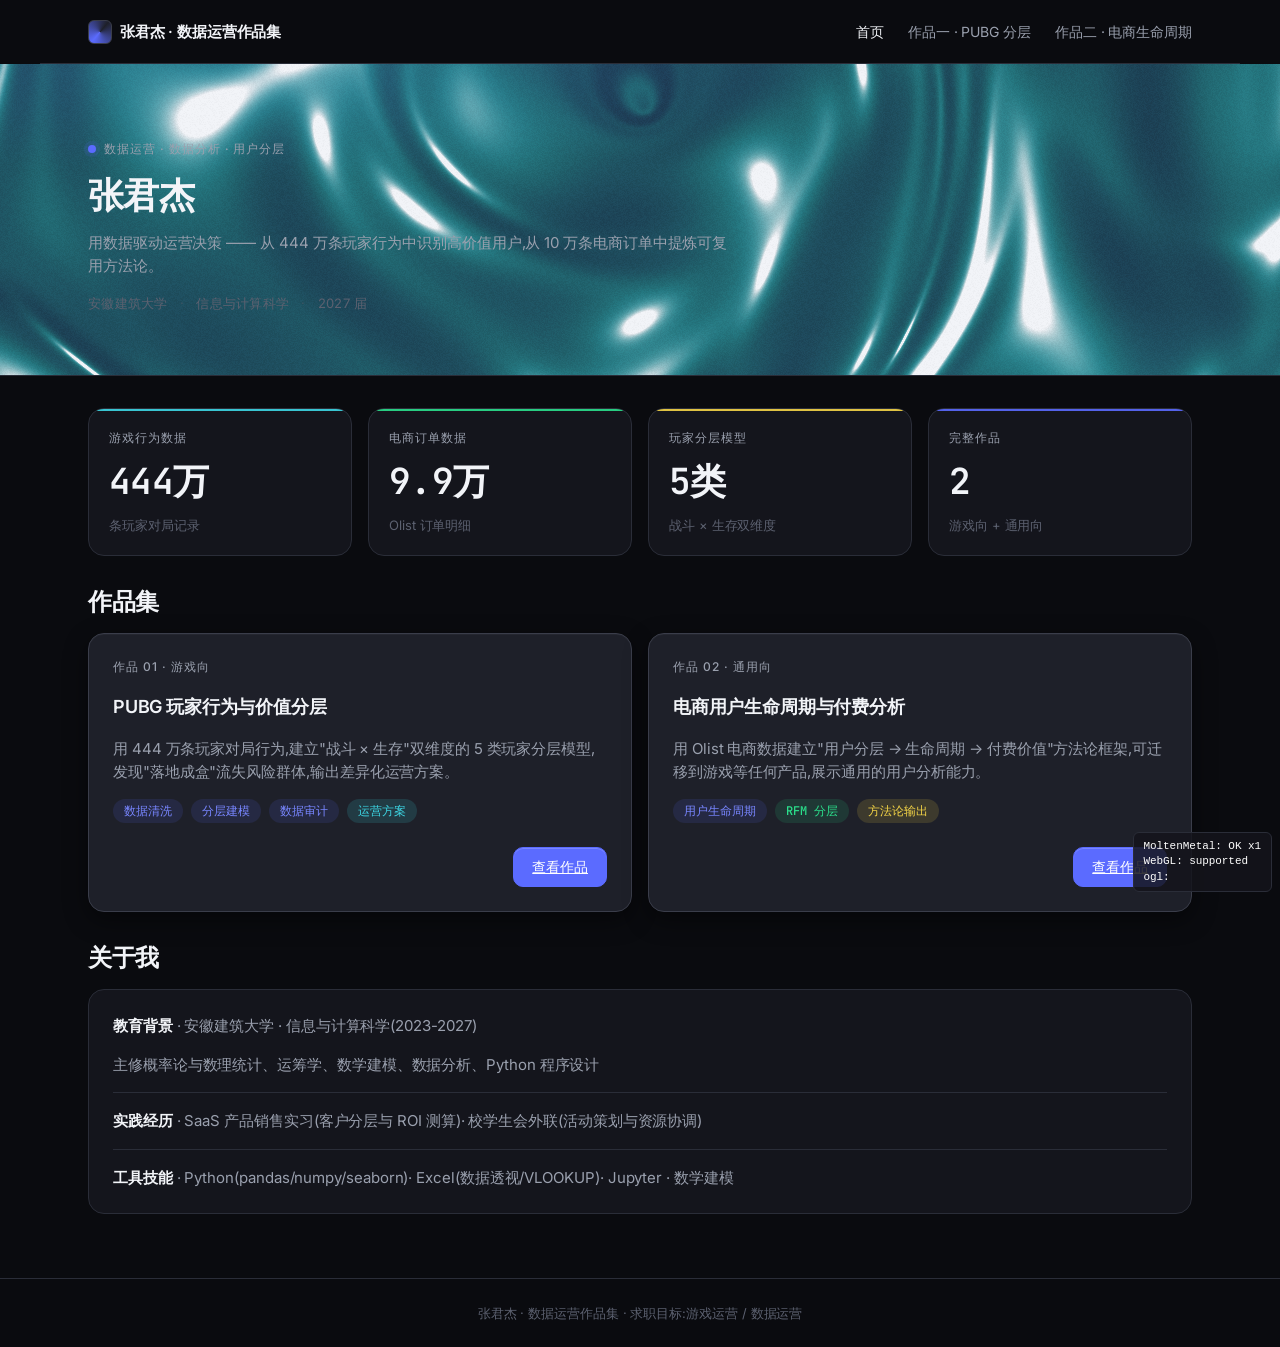
==== index.html @ cb6fc8c4 "refactor: move website to repo root for GitHub Pages Move index.html, assets, css, js, works, files " ====
<!DOCTYPE html>
<html lang="zh-CN">
<head>
<meta charset="UTF-8">
<meta name="viewport" content="width=device-width, initial-scale=1.0">
<title>张君杰 · 数据运营作品集</title>
<link rel="preconnect" href="https://fonts.googleapis.com">
<link rel="preconnect" href="https://fonts.gstatic.com" crossorigin>
<link href="https://fonts.googleapis.com/css2?family=Inter:wght@300;400;500;600;700&family=JetBrains+Mono:wght@400;500;600;700&display=swap" rel="stylesheet">
<link rel="stylesheet" href="css/system.css">
<link rel="stylesheet" href="css/style.css">
</head>
<body>

<!-- 导航(Halo .nav) -->
<nav class="nav container">
  <a class="nav-brand" href="index.html">
    <span class="nav-brand-mark"></span>
    张君杰 · 数据运营作品集
  </a>
  <div class="nav-links">
    <a class="nav-link" href="index.html" aria-current="page">首页</a>
    <a class="nav-link" href="works/pubg.html">作品一 · PUBG 分层</a>
    <a class="nav-link" href="works/olist.html">作品二 · 电商生命周期</a>
  </div>
</nav>

<!-- Hero(带 MoltenMetal 背景) -->
<header class="hero molten-hero" data-color1="#5B6BFF" data-color2="#3DD7E5" data-color3="#F2F4F8" data-opacity="1.0">
  <div class="molten-canvas-layer"></div>
  <div class="container">
    <p class="eyebrow" style="margin-bottom:16px;">数据运营 · 数据分析 · 用户分层</p>
    <h1>张君杰</h1>
    <p class="subtitle">用数据驱动运营决策 —— 从 444 万条玩家行为中识别高价值用户,从 10 万条电商订单中提炼可复用方法论。</p>
    <p class="tagline">安徽建筑大学 <span>·</span> 信息与计算科学 <span>·</span> 2027 届</p>
  </div>
</header>

<div class="container">

  <!-- KPI: stat-tile 签名组件 -->
  <div class="grid-4" style="margin:var(--space-8) 0;">
    <div class="stat-tile" data-tone="info">
      <div class="stat-head">
        <span class="stat-eyebrow">游戏行为数据</span>
      </div>
      <div class="stat-value">444万</div>
      <div class="stat-foot">条玩家对局记录</div>
    </div>
    <div class="stat-tile" data-tone="success">
      <div class="stat-head">
        <span class="stat-eyebrow">电商订单数据</span>
      </div>
      <div class="stat-value">9.9万</div>
      <div class="stat-foot">Olist 订单明细</div>
    </div>
    <div class="stat-tile" data-tone="warning">
      <div class="stat-head">
        <span class="stat-eyebrow">玩家分层模型</span>
      </div>
      <div class="stat-value">5类</div>
      <div class="stat-foot">战斗 × 生存双维度</div>
    </div>
    <div class="stat-tile">
      <div class="stat-head">
        <span class="stat-eyebrow">完整作品</span>
      </div>
      <div class="stat-value">2</div>
      <div class="stat-foot">游戏向 + 通用向</div>
    </div>
  </div>

  <!-- 作品网格 -->
  <section>
    <h2 class="t-headline-md" style="margin:var(--space-8) 0 var(--space-4);">作品集</h2>
    <div class="grid-2">

      <div class="card card-elevated">
        <span class="card-eyebrow">作品 01 · 游戏向</span>
        <h3 class="card-title">PUBG 玩家行为与价值分层</h3>
        <p class="card-body">用 444 万条玩家对局行为,建立"战斗 × 生存"双维度的 5 类玩家分层模型,发现"落地成盒"流失风险群体,输出差异化运营方案。</p>
        <div class="row" style="flex-wrap:wrap;gap:var(--space-2);">
          <span class="chip">数据清洗</span>
          <span class="chip">分层建模</span>
          <span class="chip">数据审计</span>
          <span class="chip" data-tone="info">运营方案</span>
        </div>
        <div class="card-footer">
          <a class="btn btn-primary" href="works/pubg.html">查看作品</a>
        </div>
      </div>

      <div class="card card-elevated">
        <span class="card-eyebrow">作品 02 · 通用向</span>
        <h3 class="card-title">电商用户生命周期与付费分析</h3>
        <p class="card-body">用 Olist 电商数据建立"用户分层 → 生命周期 → 付费价值"方法论框架,可迁移到游戏等任何产品,展示通用的用户分析能力。</p>
        <div class="row" style="flex-wrap:wrap;gap:var(--space-2);">
          <span class="chip">用户生命周期</span>
          <span class="chip" data-tone="success">RFM 分层</span>
          <span class="chip" data-tone="warning">方法论输出</span>
        </div>
        <div class="card-footer">
          <a class="btn btn-primary" href="works/olist.html">查看作品</a>
        </div>
      </div>

    </div>
  </section>

  <!-- 关于我 -->
  <section style="margin:var(--space-8) 0;">
    <h2 class="t-headline-md" style="margin-bottom:var(--space-4);">关于我</h2>
    <div class="card">
      <p class="card-body"><strong class="t-primary">教育背景</strong> · 安徽建筑大学 · 信息与计算科学(2023-2027)</p>
      <p class="card-body">主修概率论与数理统计、运筹学、数学建模、数据分析、Python 程序设计</p>
      <div class="divider"></div>
      <p class="card-body"><strong class="t-primary">实践经历</strong> · SaaS 产品销售实习(客户分层与 ROI 测算)· 校学生会外联(活动策划与资源协调)</p>
      <div class="divider"></div>
      <p class="card-body"><strong class="t-primary">工具技能</strong> · Python(pandas/numpy/seaborn)· Excel(数据透视/VLOOKUP)· Jupyter · 数学建模</p>
    </div>
  </section>

</div>

<footer>张君杰 · 数据运营作品集 · 求职目标:游戏运营 / 数据运营</footer>

<!-- MoltenMetal 背景:ogl 本地化,不依赖 CDN -->
<script type="importmap">
{
  "imports": {
    "ogl": "./js/ogl/index.js"
  }
}
</script>
<script type="module">
  import { initMolten } from './js/molten-init.js';
  initMolten();
</script>

</body>
</html>
---- css/system.css ----
/* =============================================================
   Halo — Dark Design System
   A quiet, architectural dark substrate where information is light.
   ============================================================= */

:root {
  /* ---------- Color: Surface tiers ---------- */
  --color-background: #0A0B0F;
  --color-surface: #14151C;
  --color-elevated: #1E2029;
  --color-overlay: rgba(10, 11, 15, 0.72);

  /* ---------- Color: Borders ---------- */
  --color-border: #2A2D38;
  --color-border-strong: #3A3D4A;
  --color-border-soft: rgba(255, 255, 255, 0.04);

  /* ---------- Color: Foreground ---------- */
  --color-text-primary: #F2F4F8;
  --color-text-secondary: #9AA0AE;
  --color-text-muted: #5C6170;
  --color-text-inverse: #0A0B0F;

  /* ---------- Color: Brand ---------- */
  --color-primary: #5B6BFF;
  --color-primary-hover: #7886FF;
  --color-primary-pressed: #4A59E6;
  --color-primary-soft: rgba(91, 107, 255, 0.12);

  /* ---------- Color: Signal ---------- */
  --color-success: #2BE08C;
  --color-warning: #F5D547;
  --color-info: #3DD7E5;
  --color-danger: #FF3A5C;

  --color-success-soft: rgba(43, 224, 140, 0.12);
  --color-warning-soft: rgba(245, 213, 71, 0.14);
  --color-info-soft: rgba(61, 215, 229, 0.14);
  --color-danger-soft: rgba(255, 58, 92, 0.14);

  /* ---------- Typography ---------- */
  --font-display: "Inter", -apple-system, BlinkMacSystemFont, "Segoe UI", sans-serif;
  --font-body: "Inter", -apple-system, BlinkMacSystemFont, "Segoe UI", sans-serif;
  --font-mono: "JetBrains Mono", ui-monospace, SFMono-Regular, Menlo, monospace;

  --text-display-size: clamp(2.75rem, 6vw, 4.5rem);
  --text-display-weight: 600;
  --text-display-tracking: -0.03em;
  --text-display-leading: 1.04;

  --text-headline-lg-size: 2.25rem;
  --text-headline-lg-weight: 600;
  --text-headline-lg-tracking: -0.02em;
  --text-headline-lg-leading: 1.12;

  --text-headline-md-size: 1.5rem;
  --text-headline-md-weight: 600;
  --text-headline-md-tracking: -0.015em;
  --text-headline-md-leading: 1.2;

  --text-title-md-size: 1.125rem;
  --text-title-md-weight: 600;
  --text-title-md-tracking: -0.01em;
  --text-title-md-leading: 1.3;

  --text-body-md-size: 0.9375rem;
  --text-body-md-weight: 400;
  --text-body-md-tracking: -0.005em;
  --text-body-md-leading: 1.55;

  --text-body-sm-size: 0.8125rem;
  --text-body-sm-weight: 400;
  --text-body-sm-tracking: 0;
  --text-body-sm-leading: 1.5;

  --text-label-sm-size: 0.75rem;
  --text-label-sm-weight: 500;
  --text-label-sm-tracking: 0.08em;
  --text-label-sm-leading: 1.2;

  --text-mono-sm-size: 0.8125rem;
  --text-mono-sm-weight: 500;
  --text-mono-sm-tracking: 0;
  --text-mono-sm-leading: 1.4;

  --text-metric-size: 2.5rem;
  --text-metric-weight: 600;
  --text-metric-tracking: -0.02em;
  --text-metric-leading: 1;

  /* ---------- Spacing ---------- */
  --space-1: 4px;
  --space-2: 8px;
  --space-3: 12px;
  --space-4: 16px;
  --space-5: 20px;
  --space-6: 24px;
  --space-8: 32px;
  --space-10: 40px;
  --space-12: 48px;
  --space-16: 64px;
  --space-20: 80px;

  /* ---------- Radius ---------- */
  --radius-none: 0px;
  --radius-sm: 6px;
  --radius-md: 10px;
  --radius-lg: 16px;
  --radius-xl: 24px;
  --radius-full: 999px;

  /* ---------- Border ---------- */
  --border-width: 1px;
  --border-width-thick: 1.5px;

  /* ---------- Elevation ---------- */
  --shadow-sm: 0 1px 0 rgba(255, 255, 255, 0.02) inset, 0 1px 2px rgba(0, 0, 0, 0.4);
  --shadow-md: 0 8px 24px rgba(0, 0, 0, 0.45), 0 1px 0 rgba(255, 255, 255, 0.03) inset;
  --shadow-lg: 0 24px 60px rgba(0, 0, 0, 0.55), 0 1px 0 rgba(255, 255, 255, 0.04) inset;

  /* ---------- Focus ---------- */
  --focus-ring: 0 0 0 3px rgba(91, 107, 255, 0.35);
  --focus-ring-color: rgba(91, 107, 255, 0.35);

  /* ---------- Motion ---------- */
  --motion-fast: 120ms;
  --motion-base: 150ms;
  --motion-slow: 240ms;
  --easing-standard: cubic-bezier(0.2, 0.6, 0.2, 1);

  /* ---------- Layout ---------- */
  --container-max: 1200px;
  --container-pad: clamp(20px, 4vw, 48px);
}

/* =============================================================
   Reset and base
   ============================================================= */

*,
*::before,
*::after {
  box-sizing: border-box;
}

html,
body {
  margin: 0;
  padding: 0;
}

body {
  background-color: var(--color-background);
  color: var(--color-text-primary);
  font-family: var(--font-body);
  font-size: var(--text-body-md-size);
  line-height: var(--text-body-md-leading);
  letter-spacing: var(--text-body-md-tracking);
  -webkit-font-smoothing: antialiased;
  text-rendering: optimizeLegibility;
}

::selection {
  background-color: var(--color-primary-soft);
  color: var(--color-text-primary);
}

img,
svg {
  display: block;
  max-width: 100%;
}

hr {
  border: 0;
  border-top: var(--border-width) solid var(--color-border);
  margin: 0;
}

/* =============================================================
   Typography utilities
   ============================================================= */

.t-display {
  font-family: var(--font-display);
  font-size: var(--text-display-size);
  font-weight: var(--text-display-weight);
  letter-spacing: var(--text-display-tracking);
  line-height: var(--text-display-leading);
  color: var(--color-text-primary);
  margin: 0;
}

.t-headline-lg {
  font-family: var(--font-display);
  font-size: var(--text-headline-lg-size);
  font-weight: var(--text-headline-lg-weight);
  letter-spacing: var(--text-headline-lg-tracking);
  line-height: var(--text-headline-lg-leading);
  color: var(--color-text-primary);
  margin: 0;
}

.t-headline-md {
  font-family: var(--font-display);
  font-size: var(--text-headline-md-size);
  font-weight: var(--text-headline-md-weight);
  letter-spacing: var(--text-headline-md-tracking);
  line-height: var(--text-headline-md-leading);
  color: var(--color-text-primary);
  margin: 0;
}

.t-title-md {
  font-family: var(--font-display);
  font-size: var(--text-title-md-size);
  font-weight: var(--text-title-md-weight);
  letter-spacing: var(--text-title-md-tracking);
  line-height: var(--text-title-md-leading);
  color: var(--color-text-primary);
  margin: 0;
}

.t-body-md {
  font-family: var(--font-body);
  font-size: var(--text-body-md-size);
  font-weight: var(--text-body-md-weight);
  letter-spacing: var(--text-body-md-tracking);
  line-height: var(--text-body-md-leading);
  color: var(--color-text-secondary);
  margin: 0;
}

.t-body-sm {
  font-family: var(--font-body);
  font-size: var(--text-body-sm-size);
  font-weight: var(--text-body-sm-weight);
  letter-spacing: var(--text-body-sm-tracking);
  line-height: var(--text-body-sm-leading);
  color: var(--color-text-secondary);
  margin: 0;
}

.t-label-sm {
  font-family: var(--font-display);
  font-size: var(--text-label-sm-size);
  font-weight: var(--text-label-sm-weight);
  letter-spacing: var(--text-label-sm-tracking);
  line-height: var(--text-label-sm-leading);
  color: var(--color-text-secondary);
  text-transform: uppercase;
  margin: 0;
}

.t-mono-sm {
  font-family: var(--font-mono);
  font-size: var(--text-mono-sm-size);
  font-weight: var(--text-mono-sm-weight);
  letter-spacing: var(--text-mono-sm-tracking);
  line-height: var(--text-mono-sm-leading);
  color: var(--color-text-primary);
  margin: 0;
}

.t-metric {
  font-family: var(--font-mono);
  font-size: var(--text-metric-size);
  font-weight: var(--text-metric-weight);
  letter-spacing: var(--text-metric-tracking);
  line-height: var(--text-metric-leading);
  color: var(--color-text-primary);
  font-variant-numeric: tabular-nums;
  margin: 0;
}

.t-muted {
  color: var(--color-text-muted);
}

.t-primary {
  color: var(--color-text-primary);
}

.t-secondary {
  color: var(--color-text-secondary);
}

/* =============================================================
   Layout primitives
   ============================================================= */

.container {
  width: 100%;
  max-width: var(--container-max);
  margin-inline: auto;
  padding-inline: var(--container-pad);
}

.stack {
  display: flex;
  flex-direction: column;
  gap: var(--space-4);
}

.stack-sm { gap: var(--space-2); }
.stack-md { gap: var(--space-4); }
.stack-lg { gap: var(--space-6); }
.stack-xl { gap: var(--space-10); }

.row {
  display: flex;
  align-items: center;
  gap: var(--space-3);
}

.row-between {
  display: flex;
  align-items: center;
  justify-content: space-between;
  gap: var(--space-3);
}

.grid-2 { display: grid; grid-template-columns: repeat(2, minmax(0, 1fr)); gap: var(--space-4); }
.grid-3 { display: grid; grid-template-columns: repeat(3, minmax(0, 1fr)); gap: var(--space-4); }
.grid-4 { display: grid; grid-template-columns: repeat(4, minmax(0, 1fr)); gap: var(--space-4); }

@media (max-width: 720px) {
  .grid-2, .grid-3, .grid-4 { grid-template-columns: 1fr; }
}

.divider {
  height: 1px;
  background: var(--color-border);
  border: 0;
  width: 100%;
}

/* =============================================================
   Surfaces
   ============================================================= */

.surface {
  background-color: var(--color-surface);
  border: var(--border-width) solid var(--color-border);
  border-radius: var(--radius-lg);
}

.surface-elevated {
  background-color: var(--color-elevated);
  border: var(--border-width) solid var(--color-border-strong);
  border-radius: var(--radius-lg);
  box-shadow: var(--shadow-md);
}

/* =============================================================
   Eyebrow + Section header
   ============================================================= */

.eyebrow {
  display: inline-flex;
  align-items: center;
  gap: var(--space-2);
  color: var(--color-text-secondary);
  font-family: var(--font-display);
  font-size: var(--text-label-sm-size);
  font-weight: var(--text-label-sm-weight);
  letter-spacing: var(--text-label-sm-tracking);
  text-transform: uppercase;
}

.eyebrow::before {
  content: "";
  width: 8px;
  height: 8px;
  border-radius: var(--radius-full);
  background-color: var(--color-primary);
  box-shadow: 0 0 0 4px var(--color-primary-soft);
}

/* =============================================================
   Buttons
   ============================================================= */

.btn {
  --btn-h: 40px;
  --btn-pad-x: 18px;
  --btn-radius: var(--radius-md);
  --btn-fs: 0.875rem;
  --btn-fw: 500;

  appearance: none;
  -webkit-appearance: none;
  display: inline-flex;
  align-items: center;
  justify-content: center;
  gap: var(--space-2);
  height: var(--btn-h);
  padding-inline: var(--btn-pad-x);
  border-radius: var(--btn-radius);
  border: var(--border-width) solid transparent;
  font-family: var(--font-display);
  font-size: var(--btn-fs);
  font-weight: var(--btn-fw);
  letter-spacing: -0.005em;
  line-height: 1;
  cursor: pointer;
  user-select: none;
  white-space: nowrap;
  background: transparent;
  color: var(--color-text-primary);
  transition:
    background-color var(--motion-base) var(--easing-standard),
    border-color var(--motion-base) var(--easing-standard),
    color var(--motion-base) var(--easing-standard),
    box-shadow var(--motion-base) var(--easing-standard),
    transform var(--motion-fast) var(--easing-standard);
}

.btn:focus-visible {
  outline: none;
  box-shadow: var(--focus-ring);
}

.btn:disabled,
.btn[aria-disabled="true"] {
  opacity: 0.4;
  pointer-events: none;
}

.btn svg,
.btn > i,
.btn .icon {
  width: 16px;
  height: 16px;
  max-width: 16px;
  max-height: 16px;
  flex-shrink: 0;
  stroke-width: 1.75;
}

.btn-sm svg,
.btn-sm > i {
  width: 14px;
  height: 14px;
  max-width: 14px;
  max-height: 14px;
}

.btn-lg svg,
.btn-lg > i {
  width: 18px;
  height: 18px;
  max-width: 18px;
  max-height: 18px;
}

.btn-icon svg,
.btn-icon > i {
  width: 18px;
  height: 18px;
  max-width: 18px;
  max-height: 18px;
}

.btn-icon.btn-sm svg,
.btn-icon.btn-sm > i {
  width: 16px;
  height: 16px;
  max-width: 16px;
  max-height: 16px;
}

.btn-icon.btn-lg svg,
.btn-icon.btn-lg > i {
  width: 20px;
  height: 20px;
  max-width: 20px;
  max-height: 20px;
}

/* Variants */

.btn-primary {
  background-color: var(--color-primary);
  color: #FFFFFF;
  border-color: var(--color-primary);
  box-shadow: inset 0 1px 0 rgba(255, 255, 255, 0.18);
}
.btn-primary:hover { background-color: var(--color-primary-hover); border-color: var(--color-primary-hover); }
.btn-primary:active { background-color: var(--color-primary-pressed); border-color: var(--color-primary-pressed); transform: translateY(1px); }

.btn-secondary {
  background-color: var(--color-surface);
  color: var(--color-text-primary);
  border-color: var(--color-border-strong);
}
.btn-secondary:hover { background-color: var(--color-elevated); border-color: var(--color-border-strong); }
.btn-secondary:active { transform: translateY(1px); }

.btn-tertiary {
  background-color: transparent;
  color: var(--color-text-secondary);
  border-color: transparent;
}
.btn-tertiary:hover { background-color: var(--color-surface); color: var(--color-text-primary); }
.btn-tertiary:active { background-color: var(--color-elevated); }

.btn-danger {
  background-color: var(--color-danger);
  color: #FFFFFF;
  border-color: var(--color-danger);
  box-shadow: inset 0 1px 0 rgba(255, 255, 255, 0.18);
}
.btn-danger:hover { filter: brightness(1.06); }

/* Sizes */

.btn-sm {
  --btn-h: 32px;
  --btn-pad-x: 12px;
  --btn-fs: 0.8125rem;
  --btn-radius: 8px;
}

.btn-lg {
  --btn-h: 48px;
  --btn-pad-x: 22px;
  --btn-fs: 0.9375rem;
}

.btn-icon {
  padding-inline: 0;
  width: var(--btn-h);
  aspect-ratio: 1 / 1;
}

/* =============================================================
   Inputs and form fields
   ============================================================= */

.field {
  display: flex;
  flex-direction: column;
  gap: var(--space-2);
}

.field-label {
  font-family: var(--font-display);
  font-size: var(--text-label-sm-size);
  font-weight: var(--text-label-sm-weight);
  letter-spacing: var(--text-label-sm-tracking);
  text-transform: uppercase;
  color: var(--color-text-secondary);
}

.field-help {
  font-family: var(--font-body);
  font-size: var(--text-body-sm-size);
  color: var(--color-text-muted);
}

.field-help.is-error {
  color: var(--color-danger);
}

.input,
.textarea,
.select {
  appearance: none;
  -webkit-appearance: none;
  width: 100%;
  height: 40px;
  background-color: var(--color-surface);
  color: var(--color-text-primary);
  border: var(--border-width) solid var(--color-border);
  border-radius: var(--radius-md);
  padding-inline: 14px;
  font-family: var(--font-body);
  font-size: var(--text-body-md-size);
  letter-spacing: var(--text-body-md-tracking);
  line-height: 1;
  transition:
    border-color var(--motion-base) var(--easing-standard),
    background-color var(--motion-base) var(--easing-standard),
    box-shadow var(--motion-base) var(--easing-standard);
}

.input::placeholder,
.textarea::placeholder {
  color: var(--color-text-muted);
}

.input:hover,
.textarea:hover,
.select:hover {
  border-color: var(--color-border-strong);
}

.input:focus,
.textarea:focus,
.select:focus {
  outline: none;
  border-color: var(--color-primary);
  box-shadow: var(--focus-ring);
}

.input:disabled,
.textarea:disabled,
.select:disabled {
  opacity: 0.4;
  pointer-events: none;
}

.input.is-invalid,
.textarea.is-invalid,
.select.is-invalid {
  border-color: var(--color-danger);
  box-shadow: 0 0 0 3px var(--color-danger-soft);
}

.textarea {
  height: auto;
  padding: 12px 14px;
  line-height: 1.5;
  resize: vertical;
  min-height: 96px;
}

.select {
  background-image:
    linear-gradient(45deg, transparent 50%, var(--color-text-secondary) 50%),
    linear-gradient(135deg, var(--color-text-secondary) 50%, transparent 50%);
  background-position:
    calc(100% - 18px) 50%,
    calc(100% - 13px) 50%;
  background-size: 5px 5px, 5px 5px;
  background-repeat: no-repeat;
  padding-right: 36px;
}

.input-group {
  position: relative;
  display: flex;
  align-items: center;
}

.input-group .input {
  padding-left: 38px;
}

.input-group .input-icon {
  position: absolute;
  left: 12px;
  display: inline-flex;
  align-items: center;
  justify-content: center;
  width: 18px;
  height: 18px;
  color: var(--color-text-muted);
  pointer-events: none;
}

.input-group .input-icon > svg,
.input-group .input-icon > i {
  width: 16px;
  height: 16px;
  flex-shrink: 0;
}

/* =============================================================
   Cards
   ============================================================= */

.card {
  background-color: var(--color-surface);
  border: var(--border-width) solid var(--color-border);
  border-radius: var(--radius-lg);
  padding: var(--space-6);
  display: flex;
  flex-direction: column;
  gap: var(--space-4);
  position: relative;
  transition:
    border-color var(--motion-base) var(--easing-standard),
    background-color var(--motion-base) var(--easing-standard);
}

.card:hover {
  border-color: var(--color-border-strong);
}

.card-eyebrow {
  font-family: var(--font-display);
  font-size: var(--text-label-sm-size);
  font-weight: var(--text-label-sm-weight);
  letter-spacing: var(--text-label-sm-tracking);
  text-transform: uppercase;
  color: var(--color-text-secondary);
}

.card-title {
  font-family: var(--font-display);
  font-size: var(--text-title-md-size);
  font-weight: var(--text-title-md-weight);
  letter-spacing: var(--text-title-md-tracking);
  color: var(--color-text-primary);
  margin: 0;
}

.card-body {
  font-family: var(--font-body);
  font-size: var(--text-body-md-size);
  line-height: var(--text-body-md-leading);
  color: var(--color-text-secondary);
  margin: 0;
}

.card-footer {
  display: flex;
  align-items: center;
  justify-content: flex-end;
  gap: var(--space-2);
  padding-top: var(--space-2);
  margin-top: auto;
}

.card-media {
  margin: calc(var(--space-6) * -1) calc(var(--space-6) * -1) 0;
  height: 160px;
  border-bottom: var(--border-width) solid var(--color-border);
  border-radius: var(--radius-lg) var(--radius-lg) 0 0;
  background:
    radial-gradient(circle at 25% 30%, rgba(91, 107, 255, 0.35), transparent 55%),
    radial-gradient(circle at 75% 70%, rgba(61, 215, 229, 0.22), transparent 55%),
    linear-gradient(135deg, #14151C 0%, #1E2029 100%);
}

.card-elevated {
  background-color: var(--color-elevated);
  border-color: var(--color-border-strong);
  box-shadow: var(--shadow-md);
}

.card-accent::before {
  content: "";
  position: absolute;
  inset: 0 0 auto 0;
  height: 2px;
  background-color: var(--color-primary);
  border-radius: var(--radius-lg) var(--radius-lg) 0 0;
}

.card-accent[data-accent="success"]::before { background-color: var(--color-success); }
.card-accent[data-accent="warning"]::before { background-color: var(--color-warning); }
.card-accent[data-accent="info"]::before { background-color: var(--color-info); }
.card-accent[data-accent="danger"]::before { background-color: var(--color-danger); }

/* =============================================================
   Checkboxes and radios
   ============================================================= */

.check {
  display: inline-flex;
  align-items: center;
  gap: var(--space-3);
  cursor: pointer;
  user-select: none;
  color: var(--color-text-primary);
  font-size: var(--text-body-md-size);
}

.check input[type="checkbox"],
.check input[type="radio"] {
  appearance: none;
  -webkit-appearance: none;
  width: 18px;
  height: 18px;
  flex-shrink: 0;
  background-color: var(--color-surface);
  border: var(--border-width) solid var(--color-border-strong);
  border-radius: 6px;
  position: relative;
  cursor: pointer;
  transition:
    background-color var(--motion-base) var(--easing-standard),
    border-color var(--motion-base) var(--easing-standard),
    box-shadow var(--motion-base) var(--easing-standard);
}

.check input[type="radio"] {
  border-radius: var(--radius-full);
}

.check input[type="checkbox"]:hover,
.check input[type="radio"]:hover {
  border-color: var(--color-primary-hover);
}

.check input[type="checkbox"]:focus-visible,
.check input[type="radio"]:focus-visible {
  outline: none;
  box-shadow: var(--focus-ring);
}

.check input[type="checkbox"]:checked,
.check input[type="radio"]:checked {
  background-color: var(--color-primary);
  border-color: var(--color-primary);
}

.check input[type="checkbox"]:checked::after {
  content: "";
  position: absolute;
  inset: 0;
  background-image: url("data:image/svg+xml;utf8,<svg xmlns='http://www.w3.org/2000/svg' viewBox='0 0 24 24' fill='none' stroke='white' stroke-width='3' stroke-linecap='round' stroke-linejoin='round'><polyline points='20 6 9 17 4 12'/></svg>");
  background-repeat: no-repeat;
  background-position: center;
  background-size: 12px 12px;
}

.check input[type="radio"]:checked::after {
  content: "";
  position: absolute;
  inset: 4px;
  background-color: #FFFFFF;
  border-radius: var(--radius-full);
}

.check input:disabled {
  opacity: 0.4;
  pointer-events: none;
}

/* Switch (pill toggle) */

.switch {
  position: relative;
  display: inline-flex;
  align-items: center;
  width: 36px;
  height: 20px;
  cursor: pointer;
}

.switch input {
  position: absolute;
  inset: 0;
  opacity: 0;
  cursor: pointer;
}

.switch .switch-track {
  position: absolute;
  inset: 0;
  background-color: var(--color-elevated);
  border: var(--border-width) solid var(--color-border-strong);
  border-radius: var(--radius-full);
  transition: background-color var(--motion-base) var(--easing-standard), border-color var(--motion-base) var(--easing-standard);
}

.switch .switch-thumb {
  position: absolute;
  top: 2px;
  left: 2px;
  width: 14px;
  height: 14px;
  background-color: var(--color-text-secondary);
  border-radius: var(--radius-full);
  transition: transform var(--motion-base) var(--easing-standard), background-color var(--motion-base) var(--easing-standard);
}

.switch input:checked ~ .switch-track {
  background-color: var(--color-primary);
  border-color: var(--color-primary);
}

.switch input:checked ~ .switch-thumb {
  transform: translateX(16px);
  background-color: #FFFFFF;
}

.switch input:focus-visible ~ .switch-track {
  box-shadow: var(--focus-ring);
}

/* =============================================================
   Tabs (pill-style segmented control)
   ============================================================= */

.tabs {
  display: inline-flex;
  align-items: center;
  gap: 4px;
  padding: 4px;
  background-color: var(--color-surface);
  border: var(--border-width) solid var(--color-border);
  border-radius: var(--radius-full);
}

.tab {
  appearance: none;
  -webkit-appearance: none;
  background: transparent;
  border: var(--border-width) solid transparent;
  border-radius: var(--radius-full);
  color: var(--color-text-secondary);
  font-family: var(--font-display);
  font-size: 0.8125rem;
  font-weight: 500;
  letter-spacing: -0.005em;
  height: 32px;
  padding-inline: 14px;
  display: inline-flex;
  align-items: center;
  gap: var(--space-2);
  cursor: pointer;
  transition:
    background-color var(--motion-base) var(--easing-standard),
    color var(--motion-base) var(--easing-standard),
    border-color var(--motion-base) var(--easing-standard);
}

.tab:hover {
  background-color: var(--color-elevated);
  color: var(--color-text-primary);
}

.tab[aria-selected="true"],
.tab.is-active {
  background-color: var(--color-elevated);
  color: var(--color-text-primary);
  border-color: var(--color-primary);
}

.tab:focus-visible {
  outline: none;
  box-shadow: var(--focus-ring);
}

.tab svg,
.tab > i {
  width: 14px;
  height: 14px;
  max-width: 14px;
  max-height: 14px;
  flex-shrink: 0;
  stroke-width: 1.75;
}

.stat-tile .stat-head svg,
.stat-tile .stat-head > i {
  width: 14px;
  height: 14px;
  max-width: 14px;
  max-height: 14px;
  flex-shrink: 0;
}

/* =============================================================
   Chips, badges, signal pills
   ============================================================= */

.chip {
  display: inline-flex;
  align-items: center;
  gap: var(--space-1);
  height: 24px;
  padding-inline: 10px;
  border-radius: var(--radius-full);
  background-color: var(--color-primary-soft);
  color: var(--color-primary-hover);
  font-family: var(--font-mono);
  font-size: 0.75rem;
  font-weight: 500;
  letter-spacing: 0;
  white-space: nowrap;
  border: var(--border-width) solid transparent;
}

.chip[data-tone="success"] { background-color: var(--color-success-soft); color: var(--color-success); }
.chip[data-tone="warning"] { background-color: var(--color-warning-soft); color: var(--color-warning); }
.chip[data-tone="info"] { background-color: var(--color-info-soft); color: var(--color-info); }
.chip[data-tone="danger"] { background-color: var(--color-danger-soft); color: var(--color-danger); }
.chip[data-tone="neutral"] { background-color: var(--color-elevated); color: var(--color-text-secondary); border-color: var(--color-border); }

.chip svg,
.chip > i,
.chip .icon {
  width: 12px;
  height: 12px;
  max-width: 12px;
  max-height: 12px;
  flex-shrink: 0;
  stroke-width: 1.75;
}

.badge-dot {
  display: inline-block;
  width: 8px;
  height: 8px;
  border-radius: var(--radius-full);
  background-color: var(--color-primary);
}

.badge-dot[data-tone="success"] { background-color: var(--color-success); }
.badge-dot[data-tone="warning"] { background-color: var(--color-warning); }
.badge-dot[data-tone="info"] { background-color: var(--color-info); }
.badge-dot[data-tone="danger"] { background-color: var(--color-danger); }

/* =============================================================
   Signature element: Stat Tile
   ============================================================= */

.stat-tile {
  position: relative;
  background-color: var(--color-surface);
  border: var(--border-width) solid var(--color-border);
  border-radius: var(--radius-lg);
  padding: var(--space-5);
  display: flex;
  flex-direction: column;
  gap: var(--space-4);
  overflow: hidden;
  transition:
    border-color var(--motion-base) var(--easing-standard),
    transform var(--motion-base) var(--easing-standard);
}

.stat-tile::before {
  content: "";
  position: absolute;
  inset: 0 0 auto 0;
  height: 2px;
  background-color: var(--color-primary);
  opacity: 0.9;
}

.stat-tile[data-tone="success"]::before { background-color: var(--color-success); }
.stat-tile[data-tone="warning"]::before { background-color: var(--color-warning); }
.stat-tile[data-tone="info"]::before { background-color: var(--color-info); }
.stat-tile[data-tone="danger"]::before { background-color: var(--color-danger); }

.stat-tile:hover {
  border-color: var(--color-border-strong);
}

.stat-tile .stat-head {
  display: flex;
  align-items: center;
  justify-content: space-between;
  gap: var(--space-3);
}

.stat-tile .stat-eyebrow {
  font-family: var(--font-display);
  font-size: var(--text-label-sm-size);
  font-weight: var(--text-label-sm-weight);
  letter-spacing: var(--text-label-sm-tracking);
  text-transform: uppercase;
  color: var(--color-text-secondary);
}

.stat-tile .stat-value {
  font-family: var(--font-mono);
  font-weight: 600;
  font-size: 2.25rem;
  letter-spacing: -0.02em;
  line-height: 1;
  color: var(--color-text-primary);
  font-variant-numeric: tabular-nums;
}

.stat-tile .stat-meta {
  display: flex;
  align-items: center;
  justify-content: space-between;
  gap: var(--space-3);
}

.stat-tile .stat-foot {
  font-family: var(--font-body);
  font-size: var(--text-body-sm-size);
  color: var(--color-text-muted);
}

.stat-tile .stat-spark {
  width: 96px;
  height: 32px;
  color: var(--color-primary);
}

.stat-tile[data-tone="success"] .stat-spark { color: var(--color-success); }
.stat-tile[data-tone="warning"] .stat-spark { color: var(--color-warning); }
.stat-tile[data-tone="info"] .stat-spark { color: var(--color-info); }
.stat-tile[data-tone="danger"] .stat-spark { color: var(--color-danger); }

.stat-tile.stat-sm { padding: var(--space-4); gap: var(--space-3); }
.stat-tile.stat-sm .stat-value { font-size: 1.75rem; }
.stat-tile.stat-sm .stat-spark { width: 72px; height: 24px; }

.stat-tile.stat-lg { padding: var(--space-6); gap: var(--space-5); }
.stat-tile.stat-lg .stat-value { font-size: 2.75rem; }
.stat-tile.stat-lg .stat-spark { width: 120px; height: 40px; }

/* =============================================================
   Navigation primitives
   ============================================================= */

.nav {
  display: flex;
  align-items: center;
  justify-content: space-between;
  height: 64px;
  border-bottom: var(--border-width) solid var(--color-border);
}

.nav-brand {
  display: inline-flex;
  align-items: center;
  gap: var(--space-2);
  font-family: var(--font-display);
  font-weight: 600;
  letter-spacing: -0.01em;
  color: var(--color-text-primary);
  text-decoration: none;
}

.nav-brand-mark {
  width: 24px;
  height: 24px;
  border-radius: var(--radius-sm);
  background:
    conic-gradient(from 220deg at 50% 50%, var(--color-primary), #1E2029, var(--color-primary));
  border: var(--border-width) solid var(--color-border-strong);
}

.nav-links {
  display: inline-flex;
  align-items: center;
  gap: var(--space-6);
}

.nav-link {
  font-family: var(--font-display);
  font-size: 0.875rem;
  color: var(--color-text-secondary);
  text-decoration: none;
  transition: color var(--motion-base) var(--easing-standard);
}

.nav-link:hover,
.nav-link[aria-current="page"] {
  color: var(--color-text-primary);
}

/* =============================================================
   Swatches and token tiles
   ============================================================= */

.swatch {
  display: flex;
  flex-direction: column;
  gap: var(--space-2);
}

.swatch-chip {
  height: 92px;
  border-radius: var(--radius-md);
  border: var(--border-width) solid var(--color-border);
}

.swatch-name {
  font-family: var(--font-display);
  font-size: 0.8125rem;
  font-weight: 500;
  color: var(--color-text-primary);
}

.swatch-hex {
  font-family: var(--font-mono);
  font-size: 0.75rem;
  color: var(--color-text-muted);
}

/* =============================================================
   Accessibility
   ============================================================= */

@media (prefers-reduced-motion: reduce) {
  *,
  *::before,
  *::after {
    transition-duration: 0.001ms !important;
    animation-duration: 0.001ms !important;
  }
}
---- css/style.css ----
/* =============================================================
   数据运营作品集 · Halo 暗色系统 补充样式
   =============================================================
   本文件与 system.css(Halo 设计系统)并存。
   system.css 提供:token、排版工具、按钮、卡片、stat-tile、
   chip、nav、grid 等基础组件。
   本文件补充:作品集特有的"长文运营报告"布局组件——
   hero、章节卡片、数据表格、代码块、行动方案、方法步骤。
   所有取值均引用 Halo token(--color-* / --space-* / --radius-* /
   --font-*),不引入新视觉风格。
   ============================================================= */

/* ---- MoltenMetal Hero 背景层 ---- */
.molten-hero {
    position: relative;
    overflow: hidden;
}
.molten-hero .molten-canvas-layer {
    position: absolute;
    inset: 0;
    z-index: 0;
}
.molten-hero > .container {
    position: relative;
    z-index: 1;
}
/* 降级:ogl CDN 加载失败时,保留静态暗色渐变 */
.molten-hero.molten-fallback {
    background:
        radial-gradient(ellipse 80% 60% at 20% 0%, rgba(91, 107, 255, 0.14), transparent 60%),
        radial-gradient(ellipse 50% 40% at 85% 100%, rgba(61, 215, 229, 0.08), transparent 60%),
        var(--color-background);
}

/* ---- 导航增强:sticky 定位(仅定位,不改变 Halo 视觉) ---- */
.nav {
    position: sticky;
    top: 0;
    z-index: 100;
    background-color: var(--color-background);
}

/* ---- Hero(暗色大标题区) ---- */
.hero {
    padding: var(--space-16) 0 var(--space-12);
    position: relative;
    overflow: hidden;
    border-bottom: var(--border-width) solid var(--color-border);
    background:
        radial-gradient(ellipse 80% 60% at 20% 0%, rgba(91, 107, 255, 0.14), transparent 60%),
        radial-gradient(ellipse 50% 40% at 85% 100%, rgba(61, 215, 229, 0.08), transparent 60%),
        var(--color-background);
}
.hero h1 {
    font-family: var(--font-display);
    font-size: var(--text-headline-lg-size);
    font-weight: var(--text-headline-lg-weight);
    letter-spacing: var(--text-headline-lg-tracking);
    line-height: var(--text-headline-lg-leading);
    color: var(--color-text-primary);
    margin: 0 0 var(--space-4);
}
.hero .subtitle {
    font-family: var(--font-body);
    font-size: var(--text-body-md-size);
    color: var(--color-text-secondary);
    max-width: 640px;
    margin: 0;
}
.hero .tagline {
    font-family: var(--font-body);
    font-size: var(--text-body-sm-size);
    color: var(--color-text-muted);
    margin-top: var(--space-4);
    letter-spacing: 0.02em;
}
.hero .tagline span { margin: 0 var(--space-2); opacity: 0.5; }

/* ---- 章节卡片(长文报告容器) ---- */
.chart-card {
    background-color: var(--color-surface);
    border: var(--border-width) solid var(--color-border);
    border-radius: var(--radius-lg);
    padding: var(--space-8) var(--space-6);
    margin: var(--space-6) 0;
}
.chart-card h2 {
    font-family: var(--font-display);
    font-size: var(--text-headline-md-size);
    font-weight: var(--text-headline-md-weight);
    letter-spacing: var(--text-headline-md-tracking);
    color: var(--color-text-primary);
    margin: 0 0 var(--space-4);
    padding-bottom: var(--space-3);
    border-bottom: var(--border-width) solid var(--color-border);
    display: block;
}
.chart-card h2::after {
    content: "";
    display: block;
    width: 48px;
    height: 2px;
    background-color: var(--color-primary);
    margin-top: var(--space-3);
    border-radius: var(--radius-full);
}
.chart-card h3 {
    font-family: var(--font-display);
    font-size: var(--text-title-md-size);
    font-weight: var(--text-title-md-weight);
    color: var(--color-text-primary);
    margin: var(--space-5) 0 var(--space-3);
}
.chart-card p {
    font-family: var(--font-body);
    font-size: var(--text-body-md-size);
    color: var(--color-text-secondary);
    margin: var(--space-3) 0;
}
.chart-card p.mt { margin-top: var(--space-4); }
.chart-card ul, .chart-card ol {
    margin: var(--space-3) 0 var(--space-3) var(--space-5);
    color: var(--color-text-secondary);
}
.chart-card li { margin: var(--space-2) 0; color: var(--color-text-secondary); }
.chart-card li strong, .chart-card p strong { color: var(--color-text-primary); }
.chart-card img {
    border-radius: var(--radius-md);
    border: var(--border-width) solid var(--color-border);
    margin: var(--space-4) 0;
    width: 100%;
    height: auto;
}

/* ---- 数据表格 ---- */
.data-table {
    width: 100%;
    border-collapse: collapse;
    margin: var(--space-4) 0;
    font-size: var(--text-body-sm-size);
    font-family: var(--font-body);
    border: var(--border-width) solid var(--color-border);
    border-radius: var(--radius-md);
    overflow: hidden;
}
.data-table th, .data-table td {
    border-bottom: var(--border-width) solid var(--color-border);
    padding: var(--space-3) var(--space-4);
    text-align: left;
    color: var(--color-text-secondary);
}
.data-table th {
    background-color: var(--color-elevated);
    color: var(--color-text-primary);
    font-weight: 600;
    font-size: var(--text-label-sm-size);
    letter-spacing: var(--text-label-sm-tracking);
    text-transform: uppercase;
}
.data-table tr:last-child td { border-bottom: none; }
.data-table tr:hover td { background-color: rgba(91, 107, 255, 0.06); }

/* ---- 高亮文字 ---- */
.highlight {
    color: var(--color-info);
    font-weight: 600;
}

/* ---- 行动方案卡片 ---- */
.action-plan {
    border-left: 3px solid var(--color-primary);
    background-color: var(--color-primary-soft);
    border-radius: 0 var(--radius-md) var(--radius-md) 0;
    padding: var(--space-4) var(--space-5);
    margin: var(--space-4) 0;
}
.action-plan .plan-title {
    font-family: var(--font-display);
    font-weight: 600;
    color: var(--color-text-primary);
    margin-bottom: var(--space-3);
    font-size: var(--text-title-md-size);
}
.action-plan ul { margin: var(--space-2) 0 0 var(--space-4); }
.action-plan li { margin: var(--space-2) 0; color: var(--color-text-secondary); }
.action-plan p { margin: var(--space-2) 0; }

/* ---- 方法步骤 ---- */
.method-step {
    display: flex;
    gap: var(--space-4);
    margin: var(--space-3) 0;
    padding: var(--space-4);
    background-color: var(--color-elevated);
    border: var(--border-width) solid var(--color-border);
    border-radius: var(--radius-md);
    transition: border-color var(--motion-base) var(--easing-standard);
}
.method-step:hover { border-color: var(--color-border-strong); }
.method-step .step-num {
    background-color: var(--color-primary);
    color: #FFFFFF;
    width: 32px;
    height: 32px;
    border-radius: var(--radius-full);
    display: flex;
    align-items: center;
    justify-content: center;
    font-weight: 600;
    font-family: var(--font-mono);
    flex-shrink: 0;
    font-size: var(--text-body-sm-size);
    box-shadow: inset 0 1px 0 rgba(255,255,255,0.2);
}
.method-step .step-body h4 {
    font-family: var(--font-display);
    color: var(--color-text-primary);
    margin-bottom: var(--space-1);
    font-size: var(--text-title-md-size);
    font-weight: 600;
}
.method-step .step-body p {
    color: var(--color-text-muted);
    font-size: var(--text-body-sm-size);
    margin: 0;
}

/* ---- 代码块 ---- */
.code-block {
    background-color: var(--color-elevated);
    color: var(--color-text-primary);
    border: var(--border-width) solid var(--color-border);
    border-radius: var(--radius-md);
    padding: var(--space-4) var(--space-5);
    margin: var(--space-4) 0;
    overflow-x: auto;
    font-family: var(--font-mono);
    font-size: var(--text-mono-sm-size);
    line-height: 1.7;
}
.code-block .kw { color: #C792EA; }
.code-block .str { color: #A5D6A7; }
.code-block .num { color: #FFAB70; }
.code-block .fn { color: #82AAFF; }
.code-block .cm { color: var(--color-text-muted); font-style: italic; }
.code-block-title {
    font-size: var(--text-body-sm-size);
    color: var(--color-text-muted);
    margin-top: var(--space-2);
    text-align: right;
    font-style: italic;
}

/* ---- 页脚 ---- */
footer {
    text-align: center;
    padding: var(--space-6) var(--space-5);
    color: var(--color-text-muted);
    font-size: var(--text-body-sm-size);
    border-top: var(--border-width) solid var(--color-border);
    margin-top: var(--space-16);
}

/* ---- 响应式:覆盖 Halo 的 grid/间距在小屏 ---- */
@media (max-width: 720px) {
    .hero { padding: var(--space-10) 0 var(--space-8); }
    .hero h1 { font-size: var(--text-headline-md-size); }
    .chart-card { padding: var(--space-4); }
    .data-table { font-size: 12px; }
    .data-table th, .data-table td { padding: var(--space-2) var(--space-3); }
    .code-block { font-size: 12px; padding: var(--space-3) var(--space-4); }
}

@media (max-width: 480px) {
    .chart-card { padding: var(--space-4); }
    .hero .subtitle { font-size: var(--text-body-sm-size); }
}
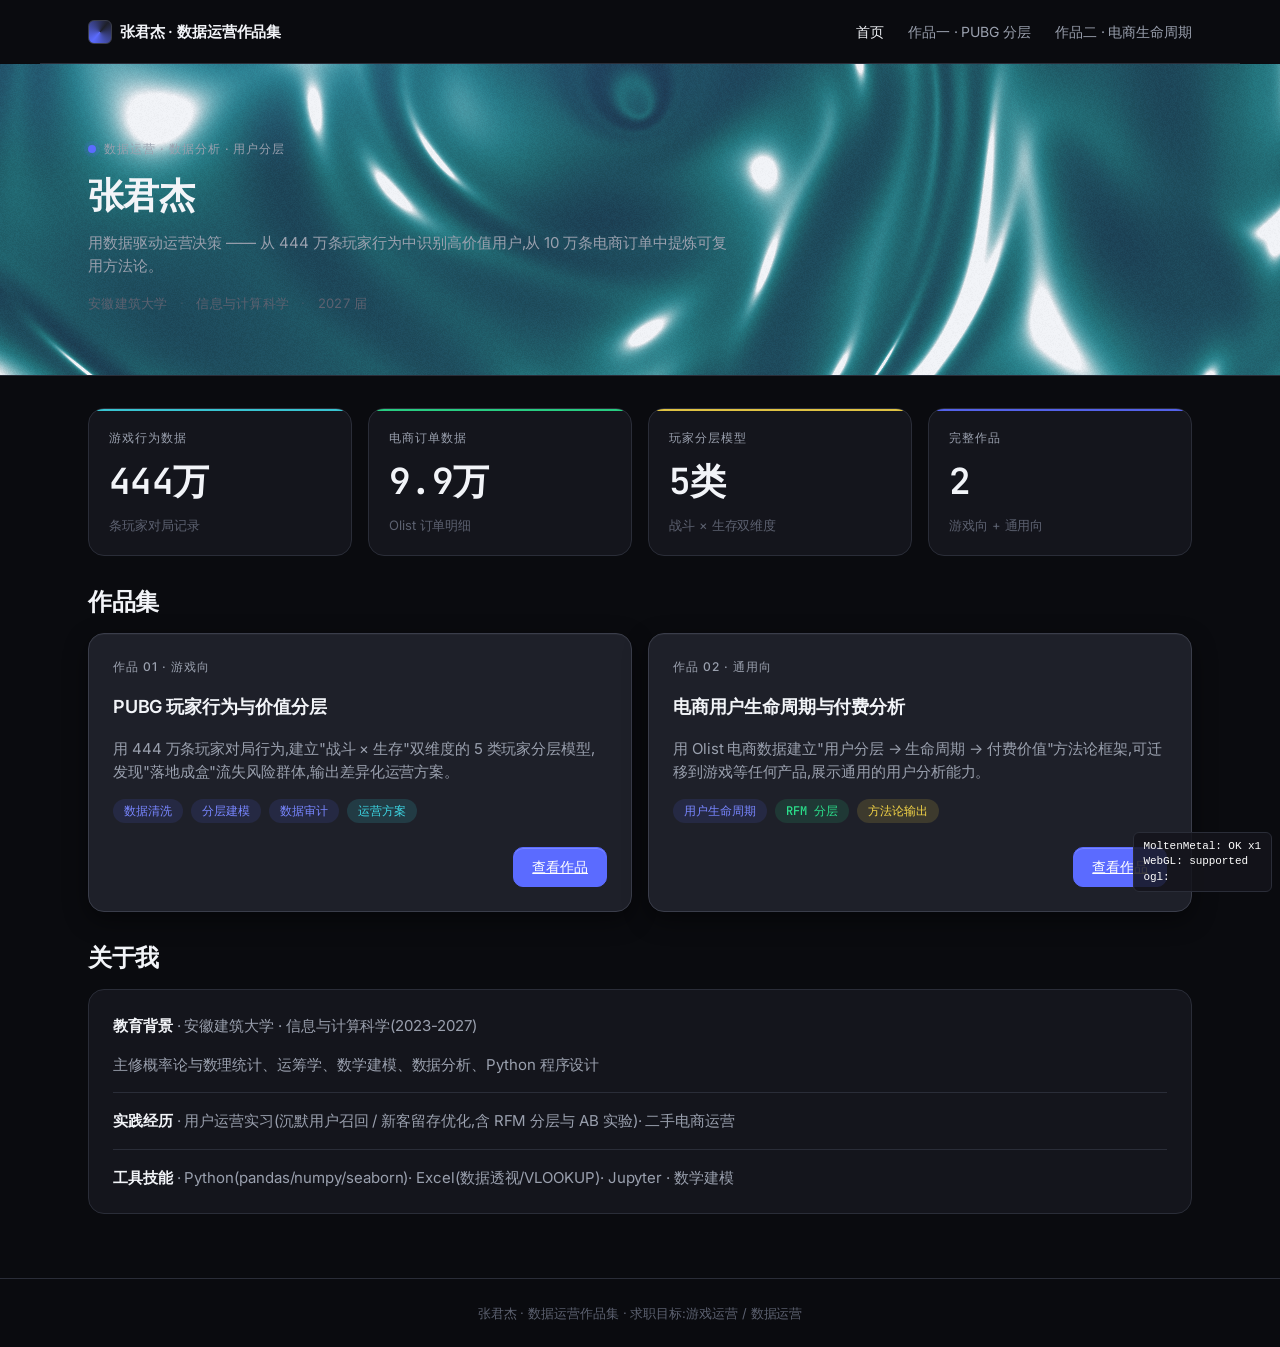
==== commit add90979: "update: homepage practice experience to current user-operations role Co-Authored-By: Claude <noreply" ====
--- a/index.html
+++ b/index.html
@@ -114,7 +114,7 @@
       <p class="card-body"><strong class="t-primary">教育背景</strong> · 安徽建筑大学 · 信息与计算科学(2023-2027)</p>
       <p class="card-body">主修概率论与数理统计、运筹学、数学建模、数据分析、Python 程序设计</p>
       <div class="divider"></div>
-      <p class="card-body"><strong class="t-primary">实践经历</strong> · SaaS 产品销售实习(客户分层与 ROI 测算)· 校学生会外联(活动策划与资源协调)</p>
+      <p class="card-body"><strong class="t-primary">实践经历</strong> · 用户运营实习(沉默用户召回 / 新客留存优化,含 RFM 分层与 AB 实验)· 二手电商运营</p>
       <div class="divider"></div>
       <p class="card-body"><strong class="t-primary">工具技能</strong> · Python(pandas/numpy/seaborn)· Excel(数据透视/VLOOKUP)· Jupyter · 数学建模</p>
     </div>
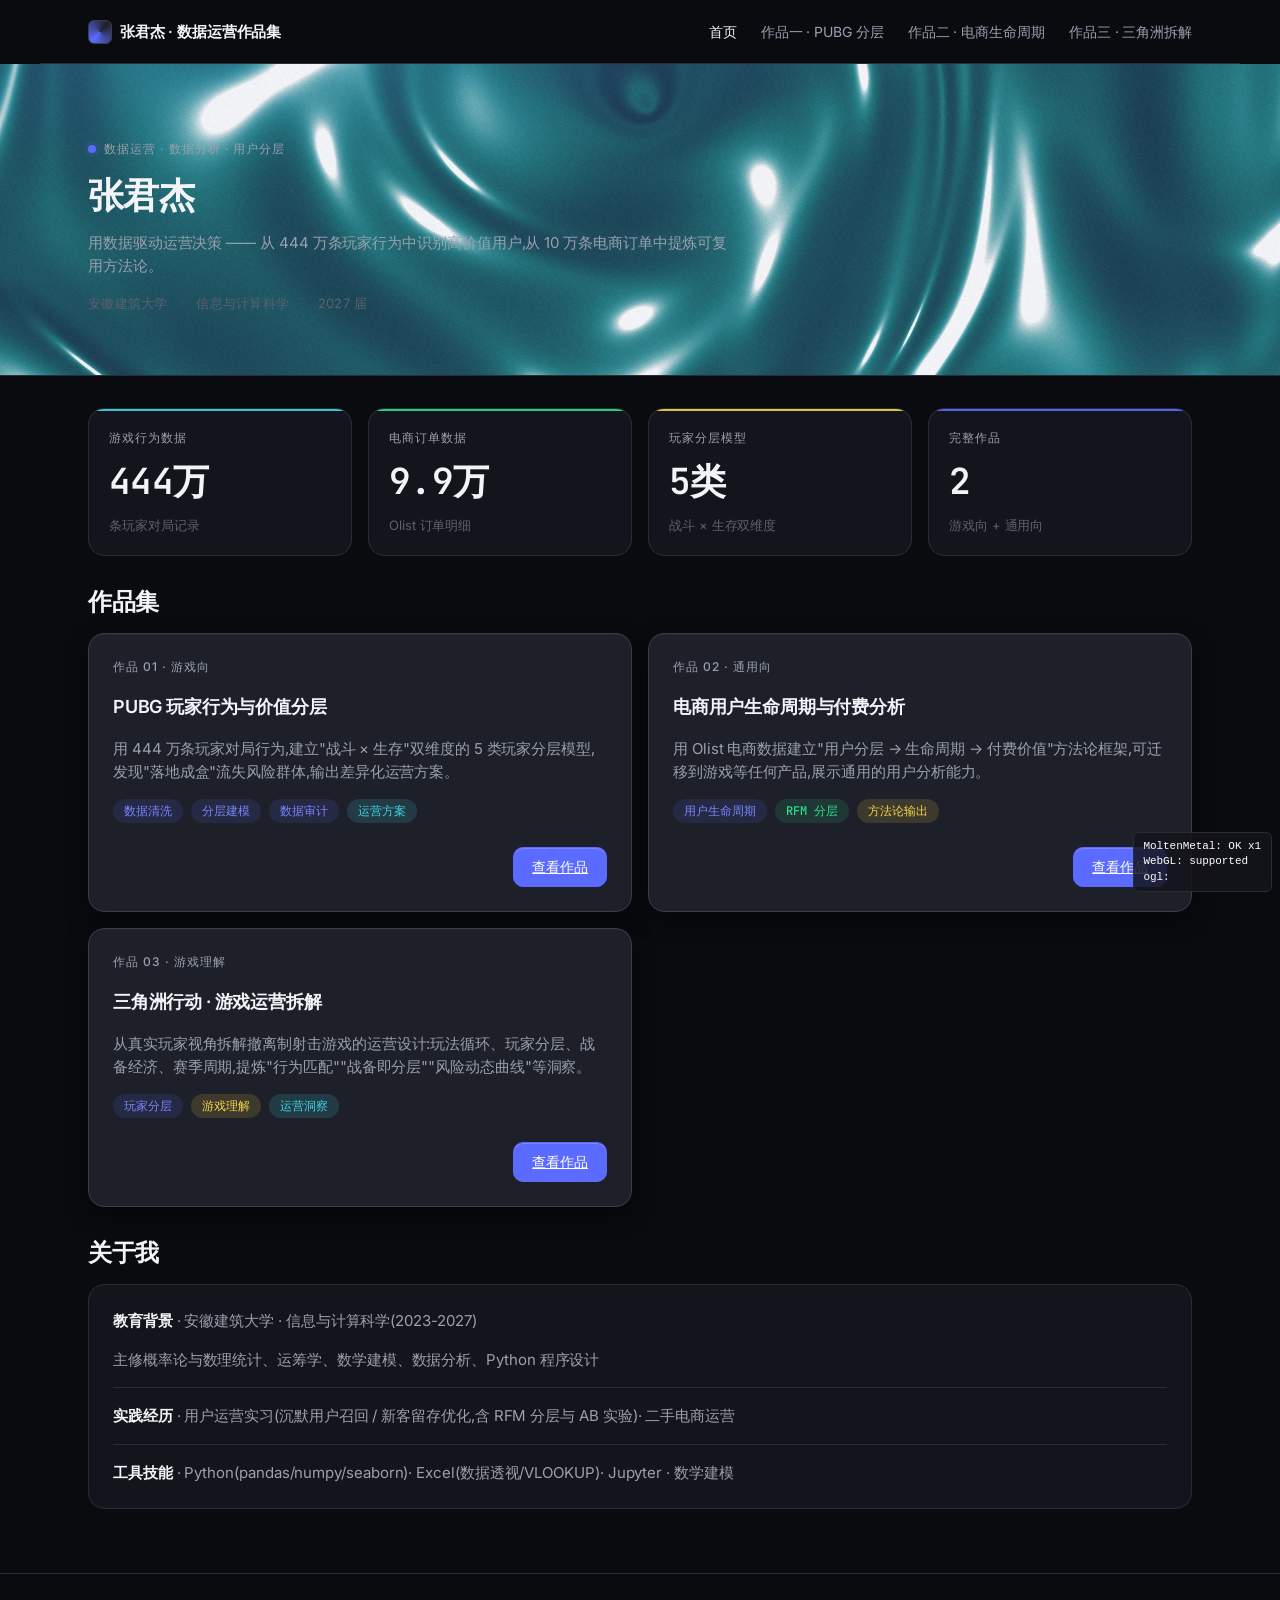
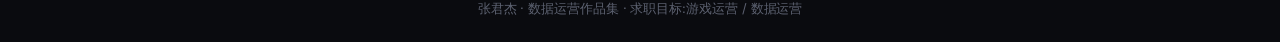
==== commit b40ba9c9: "feat: add work3 Delta Force game operations teardown Add game understanding project to portfolio: - " ====
--- a/index.html
+++ b/index.html
@@ -22,6 +22,7 @@
     <a class="nav-link" href="index.html" aria-current="page">首页</a>
     <a class="nav-link" href="works/pubg.html">作品一 · PUBG 分层</a>
     <a class="nav-link" href="works/olist.html">作品二 · 电商生命周期</a>
+    <a class="nav-link" href="works/delta.html">作品三 · 三角洲拆解</a>
   </div>
 </nav>
 
@@ -104,6 +105,20 @@
         </div>
       </div>
 
+      <div class="card card-elevated">
+        <span class="card-eyebrow">作品 03 · 游戏理解</span>
+        <h3 class="card-title">三角洲行动 · 游戏运营拆解</h3>
+        <p class="card-body">从真实玩家视角拆解撤离制射击游戏的运营设计:玩法循环、玩家分层、战备经济、赛季周期,提炼"行为匹配""战备即分层""风险动态曲线"等洞察。</p>
+        <div class="row" style="flex-wrap:wrap;gap:var(--space-2);">
+          <span class="chip">玩家分层</span>
+          <span class="chip" data-tone="warning">游戏理解</span>
+          <span class="chip" data-tone="info">运营洞察</span>
+        </div>
+        <div class="card-footer">
+          <a class="btn btn-primary" href="works/delta.html">查看作品</a>
+        </div>
+      </div>
+
     </div>
   </section>
 
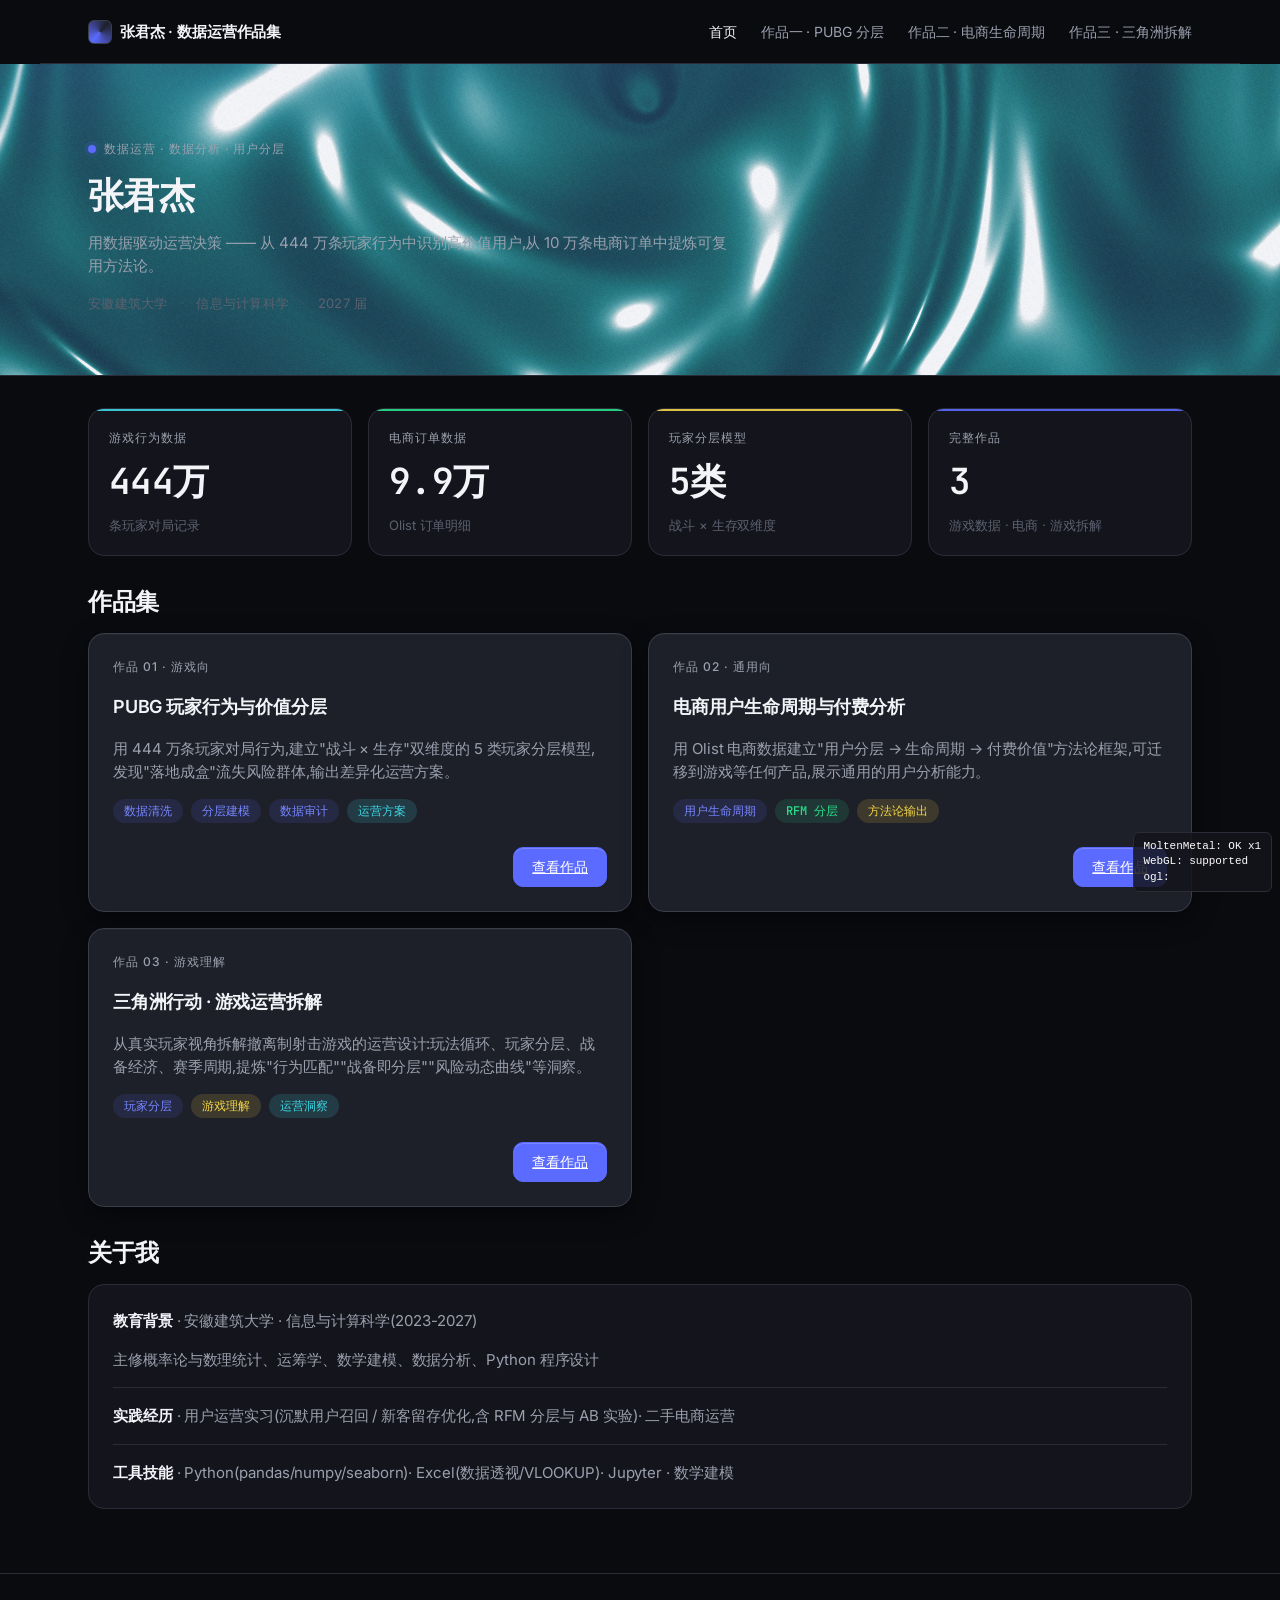
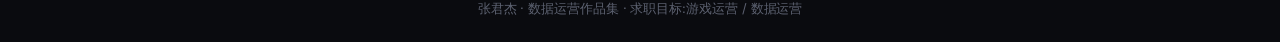
==== commit d9fb38bf: "fix: update homepage KPI to 3 works after adding work3 Update work count stat from 2 to 3 (game data" ====
--- a/index.html
+++ b/index.html
@@ -66,8 +66,8 @@
       <div class="stat-head">
         <span class="stat-eyebrow">完整作品</span>
       </div>
-      <div class="stat-value">2</div>
-      <div class="stat-foot">游戏向 + 通用向</div>
+      <div class="stat-value">3</div>
+      <div class="stat-foot">游戏数据 · 电商 · 游戏拆解</div>
     </div>
   </div>
 
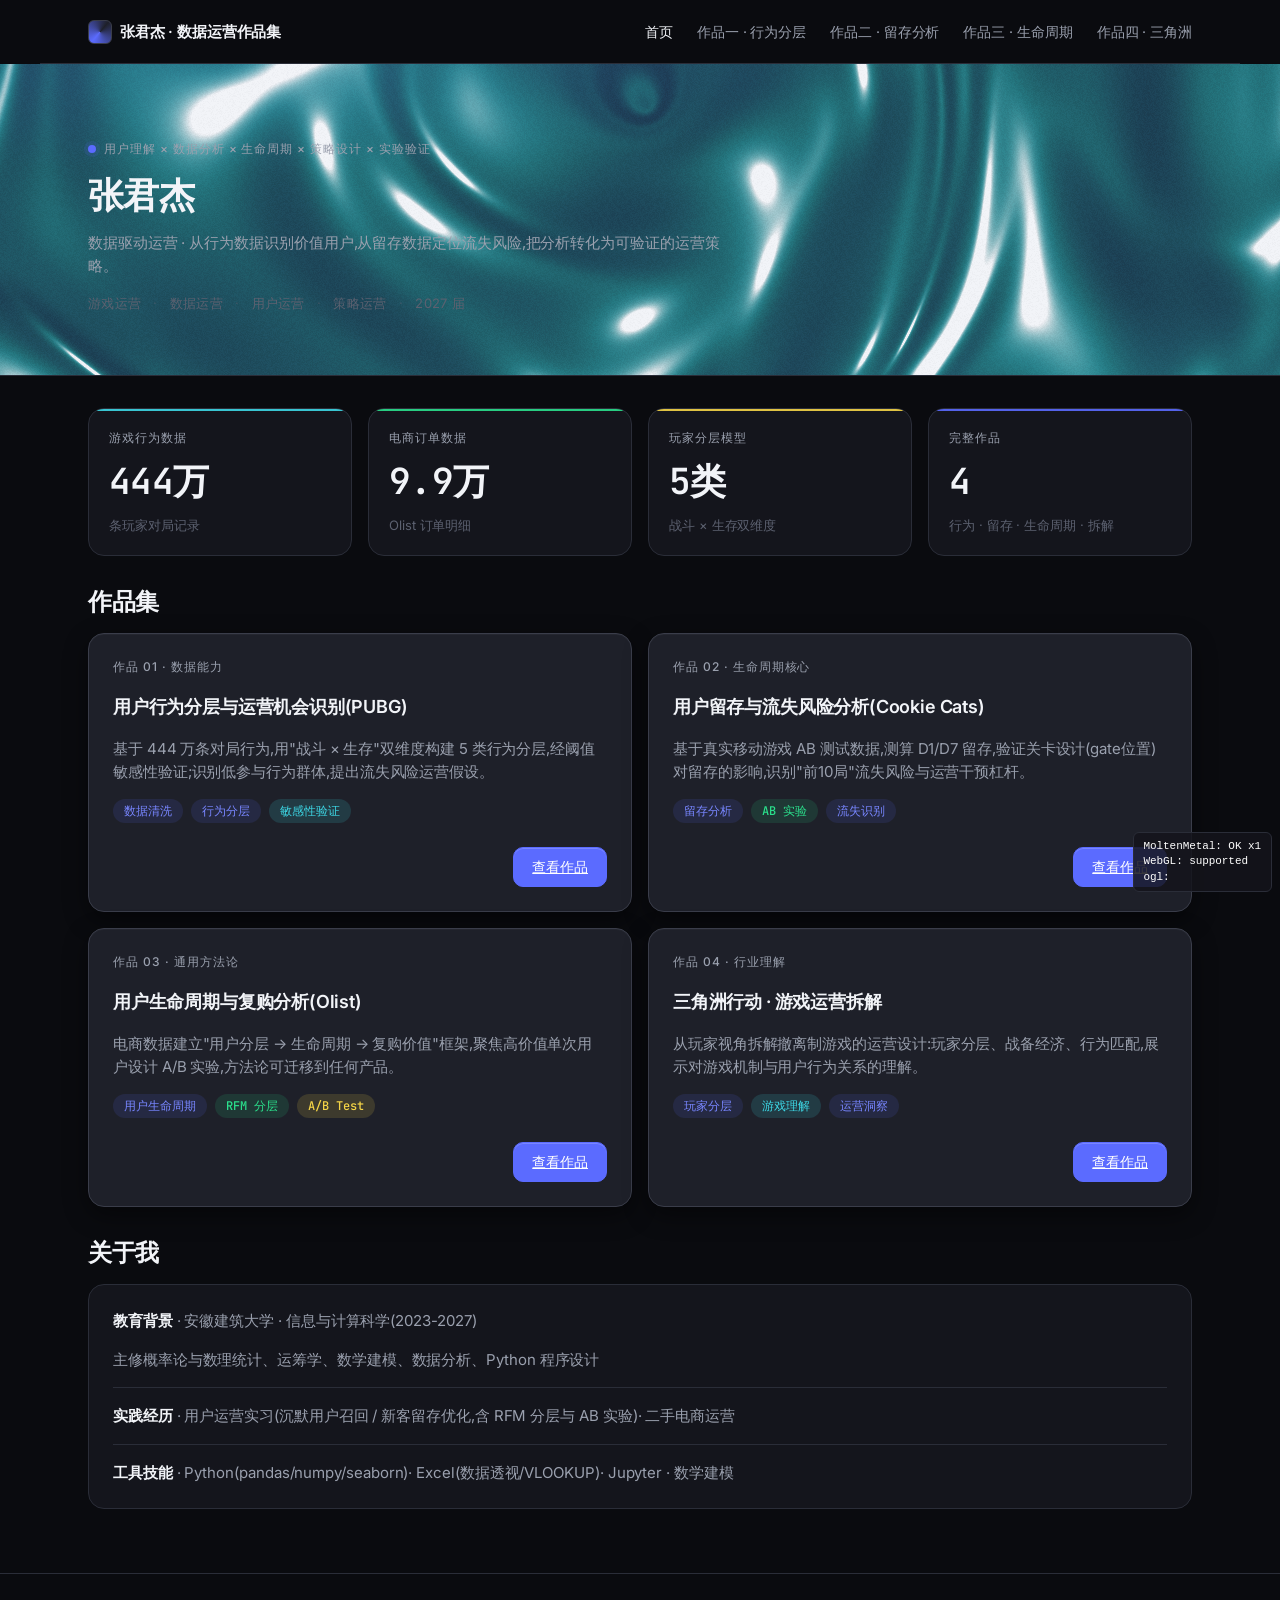
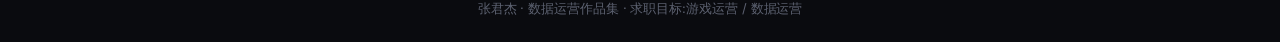
==== commit be5054f0: "feat: add user retention analysis project (Cookie Cats) and master portfolio New retention project -" ====
--- a/index.html
+++ b/index.html
@@ -20,9 +20,10 @@
   </a>
   <div class="nav-links">
     <a class="nav-link" href="index.html" aria-current="page">首页</a>
-    <a class="nav-link" href="works/pubg.html">作品一 · PUBG 分层</a>
-    <a class="nav-link" href="works/olist.html">作品二 · 电商生命周期</a>
-    <a class="nav-link" href="works/delta.html">作品三 · 三角洲拆解</a>
+    <a class="nav-link" href="works/pubg.html">作品一 · 行为分层</a>
+    <a class="nav-link" href="works/retention.html">作品二 · 留存分析</a>
+    <a class="nav-link" href="works/olist.html">作品三 · 生命周期</a>
+    <a class="nav-link" href="works/delta.html">作品四 · 三角洲</a>
   </div>
 </nav>
 
@@ -30,10 +31,10 @@
 <header class="hero molten-hero" data-color1="#5B6BFF" data-color2="#3DD7E5" data-color3="#F2F4F8" data-opacity="1.0">
   <div class="molten-canvas-layer"></div>
   <div class="container">
-    <p class="eyebrow" style="margin-bottom:16px;">数据运营 · 数据分析 · 用户分层</p>
+    <p class="eyebrow" style="margin-bottom:16px;">用户理解 × 数据分析 × 生命周期 × 策略设计 × 实验验证</p>
     <h1>张君杰</h1>
-    <p class="subtitle">用数据驱动运营决策 —— 从 444 万条玩家行为中识别高价值用户,从 10 万条电商订单中提炼可复用方法论。</p>
-    <p class="tagline">安徽建筑大学 <span>·</span> 信息与计算科学 <span>·</span> 2027 届</p>
+    <p class="subtitle">数据驱动运营 · 从行为数据识别价值用户,从留存数据定位流失风险,把分析转化为可验证的运营策略。</p>
+    <p class="tagline">游戏运营 <span>·</span> 数据运营 <span>·</span> 用户运营 <span>·</span> 策略运营 <span>·</span> 2027 届</p>
   </div>
 </header>
 
@@ -66,8 +67,8 @@
       <div class="stat-head">
         <span class="stat-eyebrow">完整作品</span>
       </div>
-      <div class="stat-value">3</div>
-      <div class="stat-foot">游戏数据 · 电商 · 游戏拆解</div>
+      <div class="stat-value">4</div>
+      <div class="stat-foot">行为 · 留存 · 生命周期 · 拆解</div>
     </div>
   </div>
 
@@ -77,14 +78,13 @@
     <div class="grid-2">
 
       <div class="card card-elevated">
-        <span class="card-eyebrow">作品 01 · 游戏向</span>
-        <h3 class="card-title">PUBG 玩家行为与价值分层</h3>
-        <p class="card-body">用 444 万条玩家对局行为,建立"战斗 × 生存"双维度的 5 类玩家分层模型,发现"落地成盒"流失风险群体,输出差异化运营方案。</p>
+        <span class="card-eyebrow">作品 01 · 数据能力</span>
+        <h3 class="card-title">用户行为分层与运营机会识别(PUBG)</h3>
+        <p class="card-body">基于 444 万条对局行为,用"战斗 × 生存"双维度构建 5 类行为分层,经阈值敏感性验证;识别低参与行为群体,提出流失风险运营假设。</p>
         <div class="row" style="flex-wrap:wrap;gap:var(--space-2);">
           <span class="chip">数据清洗</span>
-          <span class="chip">分层建模</span>
-          <span class="chip">数据审计</span>
-          <span class="chip" data-tone="info">运营方案</span>
+          <span class="chip">行为分层</span>
+          <span class="chip" data-tone="info">敏感性验证</span>
         </div>
         <div class="card-footer">
           <a class="btn btn-primary" href="works/pubg.html">查看作品</a>
@@ -92,13 +92,27 @@
       </div>
 
       <div class="card card-elevated">
-        <span class="card-eyebrow">作品 02 · 通用向</span>
-        <h3 class="card-title">电商用户生命周期与付费分析</h3>
-        <p class="card-body">用 Olist 电商数据建立"用户分层 → 生命周期 → 付费价值"方法论框架,可迁移到游戏等任何产品,展示通用的用户分析能力。</p>
+        <span class="card-eyebrow">作品 02 · 生命周期核心</span>
+        <h3 class="card-title">用户留存与流失风险分析(Cookie Cats)</h3>
+        <p class="card-body">基于真实移动游戏 AB 测试数据,测算 D1/D7 留存,验证关卡设计(gate位置)对留存的影响,识别"前10局"流失风险与运营干预杠杆。</p>
+        <div class="row" style="flex-wrap:wrap;gap:var(--space-2);">
+          <span class="chip">留存分析</span>
+          <span class="chip" data-tone="success">AB 实验</span>
+          <span class="chip">流失识别</span>
+        </div>
+        <div class="card-footer">
+          <a class="btn btn-primary" href="works/retention.html">查看作品</a>
+        </div>
+      </div>
+
+      <div class="card card-elevated">
+        <span class="card-eyebrow">作品 03 · 通用方法论</span>
+        <h3 class="card-title">用户生命周期与复购分析(Olist)</h3>
+        <p class="card-body">电商数据建立"用户分层 → 生命周期 → 复购价值"框架,聚焦高价值单次用户设计 A/B 实验,方法论可迁移到任何产品。</p>
         <div class="row" style="flex-wrap:wrap;gap:var(--space-2);">
           <span class="chip">用户生命周期</span>
           <span class="chip" data-tone="success">RFM 分层</span>
-          <span class="chip" data-tone="warning">方法论输出</span>
+          <span class="chip" data-tone="warning">A/B Test</span>
         </div>
         <div class="card-footer">
           <a class="btn btn-primary" href="works/olist.html">查看作品</a>
@@ -106,13 +120,13 @@
       </div>
 
       <div class="card card-elevated">
-        <span class="card-eyebrow">作品 03 · 游戏理解</span>
+        <span class="card-eyebrow">作品 04 · 行业理解</span>
         <h3 class="card-title">三角洲行动 · 游戏运营拆解</h3>
-        <p class="card-body">从真实玩家视角拆解撤离制射击游戏的运营设计:玩法循环、玩家分层、战备经济、赛季周期,提炼"行为匹配""战备即分层""风险动态曲线"等洞察。</p>
+        <p class="card-body">从玩家视角拆解撤离制游戏的运营设计:玩家分层、战备经济、行为匹配,展示对游戏机制与用户行为关系的理解。</p>
         <div class="row" style="flex-wrap:wrap;gap:var(--space-2);">
           <span class="chip">玩家分层</span>
-          <span class="chip" data-tone="warning">游戏理解</span>
-          <span class="chip" data-tone="info">运营洞察</span>
+          <span class="chip" data-tone="info">游戏理解</span>
+          <span class="chip">运营洞察</span>
         </div>
         <div class="card-footer">
           <a class="btn btn-primary" href="works/delta.html">查看作品</a>
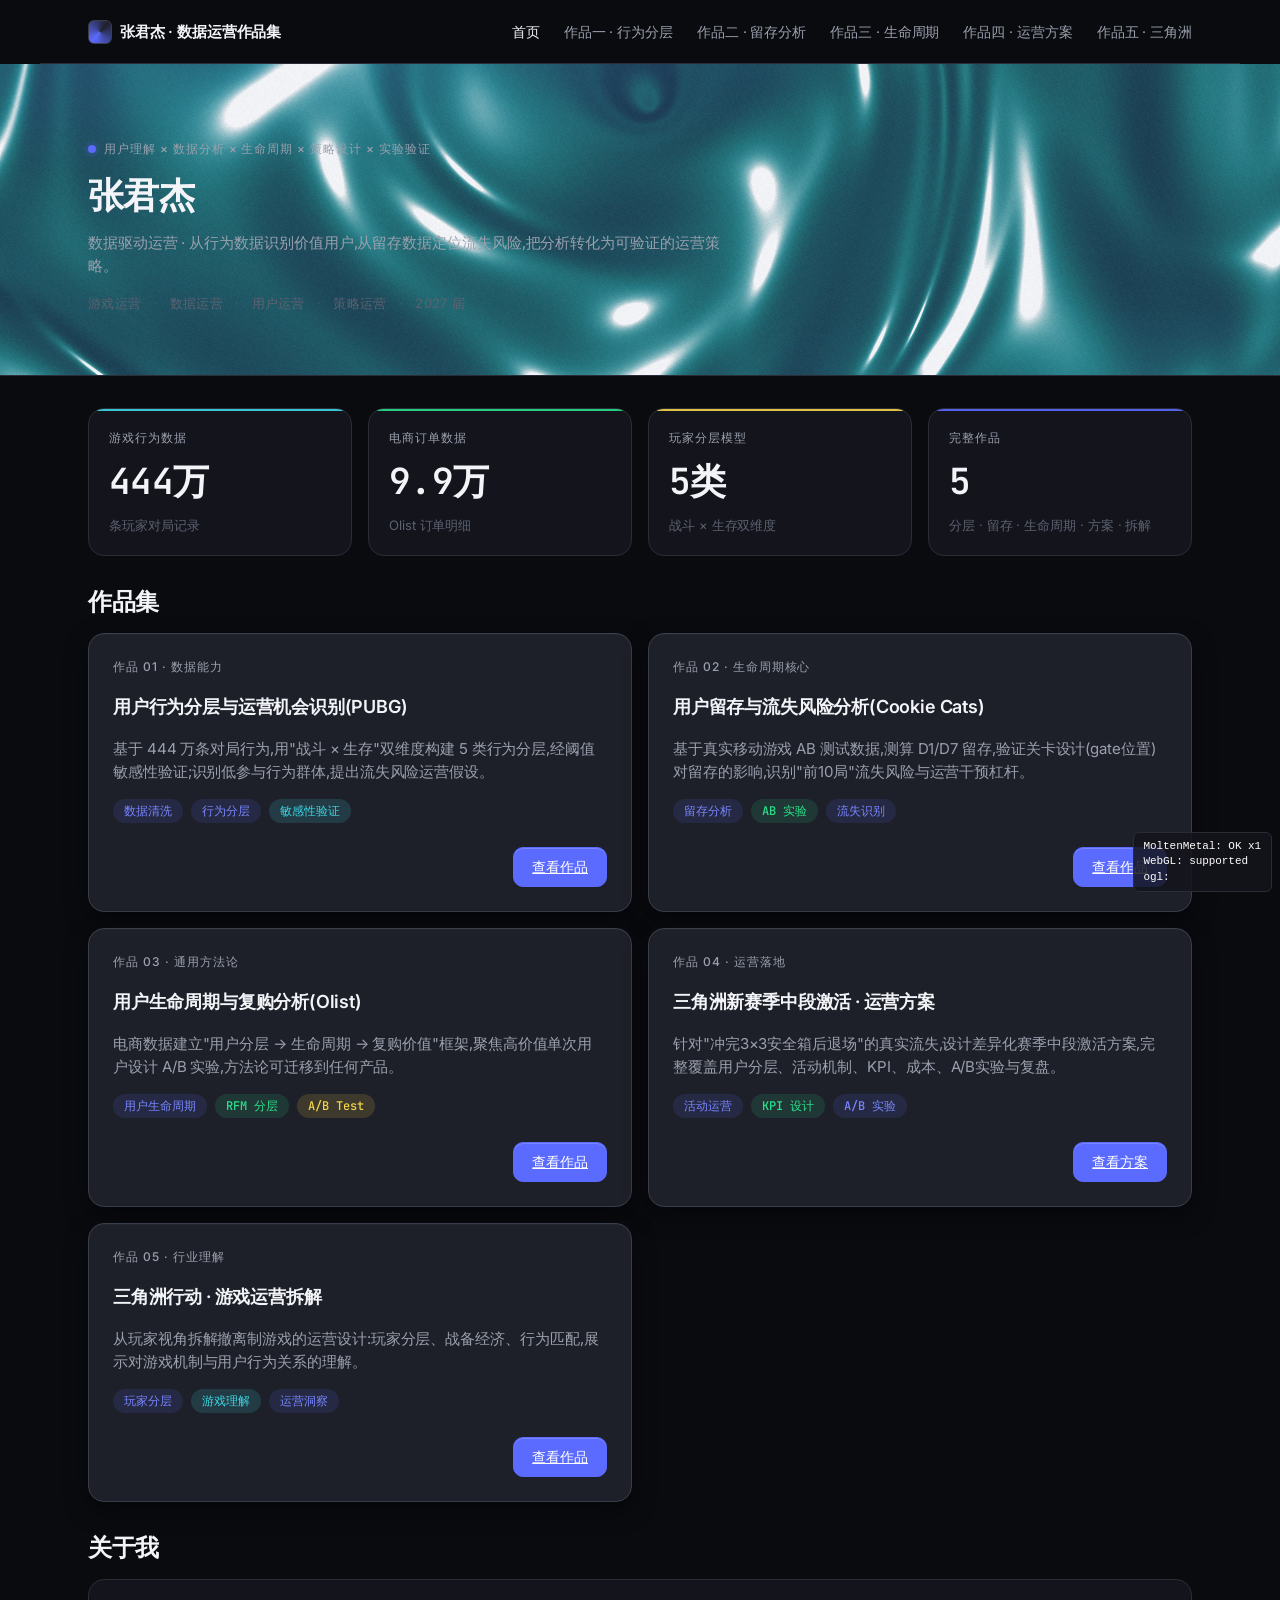
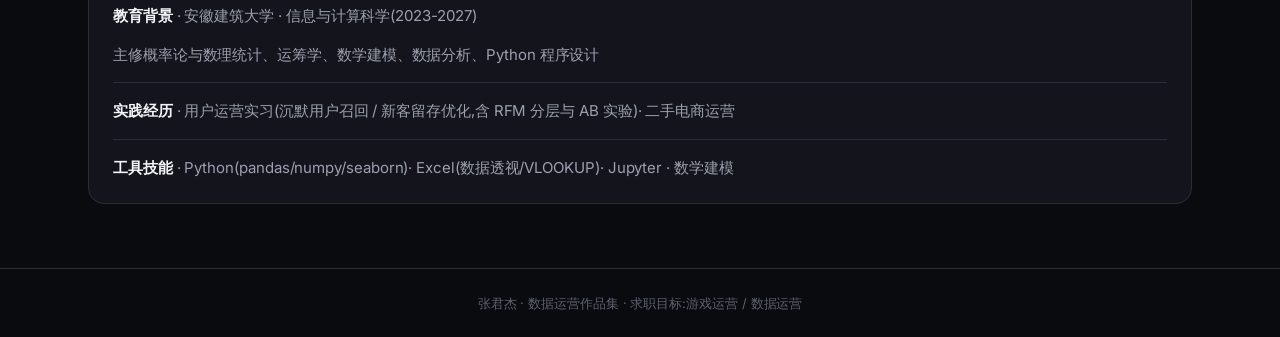
==== commit 685873bb: "feat: add Delta season mid-activation ops plan (work4) New ops-plan work addressing real churn gap (" ====
--- a/index.html
+++ b/index.html
@@ -23,7 +23,8 @@
     <a class="nav-link" href="works/pubg.html">作品一 · 行为分层</a>
     <a class="nav-link" href="works/retention.html">作品二 · 留存分析</a>
     <a class="nav-link" href="works/olist.html">作品三 · 生命周期</a>
-    <a class="nav-link" href="works/delta.html">作品四 · 三角洲</a>
+    <a class="nav-link" href="works/ops-plan.html">作品四 · 运营方案</a>
+    <a class="nav-link" href="works/delta.html">作品五 · 三角洲</a>
   </div>
 </nav>
 
@@ -67,8 +68,8 @@
       <div class="stat-head">
         <span class="stat-eyebrow">完整作品</span>
       </div>
-      <div class="stat-value">4</div>
-      <div class="stat-foot">行为 · 留存 · 生命周期 · 拆解</div>
+      <div class="stat-value">5</div>
+      <div class="stat-foot">分层 · 留存 · 生命周期 · 方案 · 拆解</div>
     </div>
   </div>
 
@@ -120,7 +121,21 @@
       </div>
 
       <div class="card card-elevated">
-        <span class="card-eyebrow">作品 04 · 行业理解</span>
+        <span class="card-eyebrow">作品 04 · 运营落地</span>
+        <h3 class="card-title">三角洲新赛季中段激活 · 运营方案</h3>
+        <p class="card-body">针对"冲完3×3安全箱后退场"的真实流失,设计差异化赛季中段激活方案,完整覆盖用户分层、活动机制、KPI、成本、A/B实验与复盘。</p>
+        <div class="row" style="flex-wrap:wrap;gap:var(--space-2);">
+          <span class="chip">活动运营</span>
+          <span class="chip" data-tone="success">KPI 设计</span>
+          <span class="chip">A/B 实验</span>
+        </div>
+        <div class="card-footer">
+          <a class="btn btn-primary" href="works/ops-plan.html">查看方案</a>
+        </div>
+      </div>
+
+      <div class="card card-elevated">
+        <span class="card-eyebrow">作品 05 · 行业理解</span>
         <h3 class="card-title">三角洲行动 · 游戏运营拆解</h3>
         <p class="card-body">从玩家视角拆解撤离制游戏的运营设计:玩家分层、战备经济、行为匹配,展示对游戏机制与用户行为关系的理解。</p>
         <div class="row" style="flex-wrap:wrap;gap:var(--space-2);">
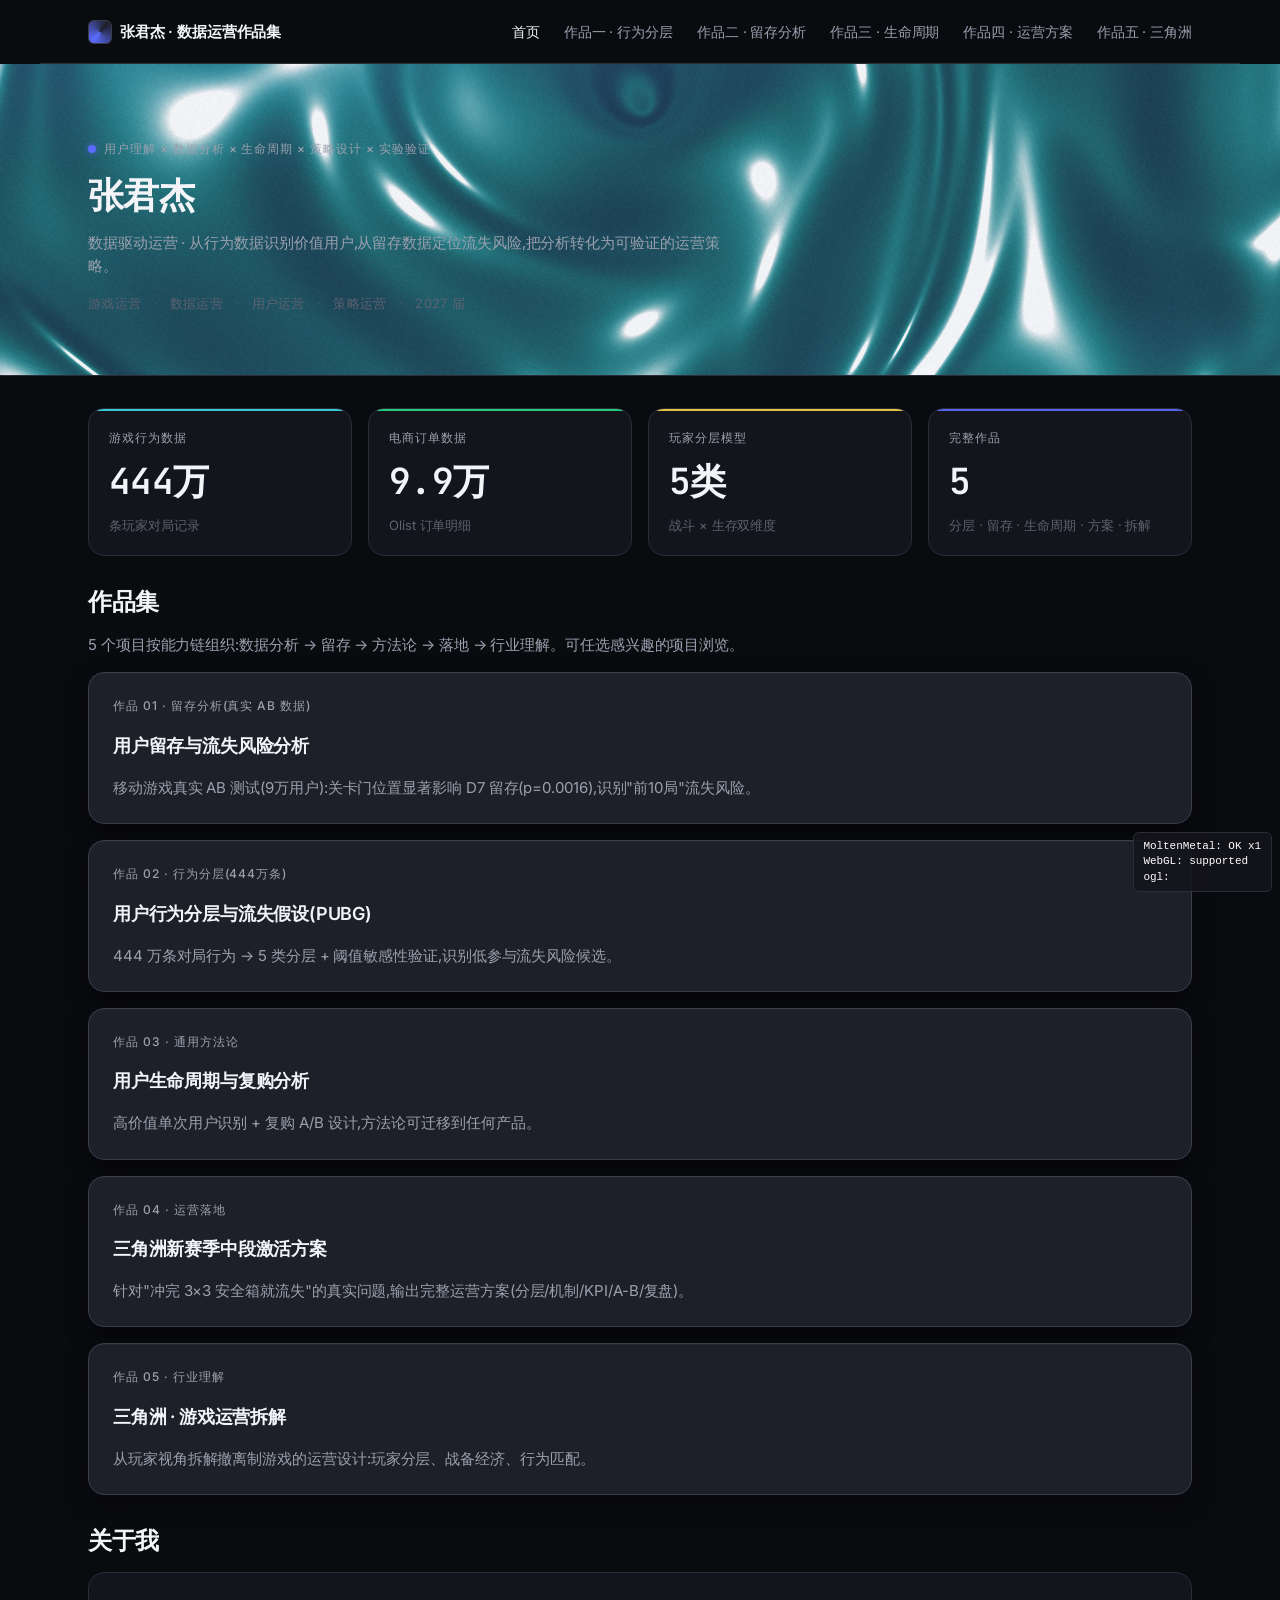
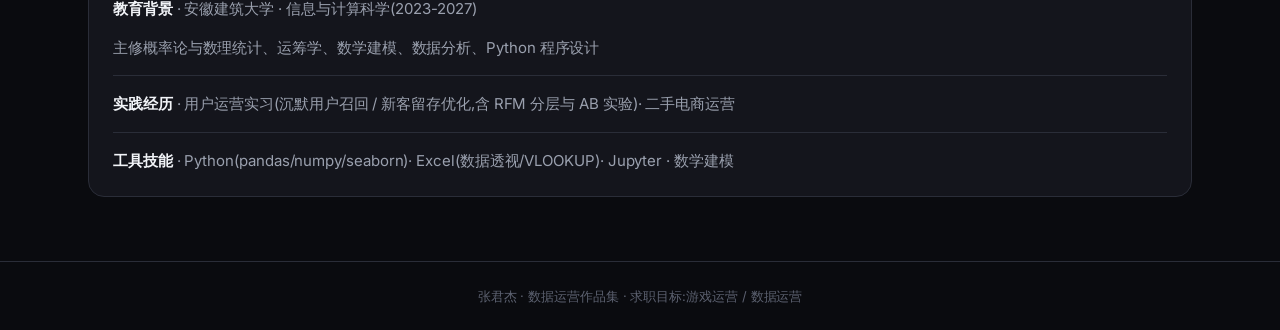
==== commit 7c568a59: "fix: streamline homepage for fast scanning Reduce cognitive load for reviewers: switch 5 work cards " ====
--- a/index.html
+++ b/index.html
@@ -73,80 +73,41 @@
     </div>
   </div>
 
-  <!-- 作品网格 -->
+  <!-- 作品集 -->
   <section>
     <h2 class="t-headline-md" style="margin:var(--space-8) 0 var(--space-4);">作品集</h2>
-    <div class="grid-2">
+    <p class="t-body-md" style="margin-bottom:var(--space-4); color:var(--color-text-secondary);">5 个项目按能力链组织:数据分析 → 留存 → 方法论 → 落地 → 行业理解。可任选感兴趣的项目浏览。</p>
+    <div class="stack" style="gap:var(--space-4);">
 
-      <div class="card card-elevated">
-        <span class="card-eyebrow">作品 01 · 数据能力</span>
-        <h3 class="card-title">用户行为分层与运营机会识别(PUBG)</h3>
-        <p class="card-body">基于 444 万条对局行为,用"战斗 × 生存"双维度构建 5 类行为分层,经阈值敏感性验证;识别低参与行为群体,提出流失风险运营假设。</p>
-        <div class="row" style="flex-wrap:wrap;gap:var(--space-2);">
-          <span class="chip">数据清洗</span>
-          <span class="chip">行为分层</span>
-          <span class="chip" data-tone="info">敏感性验证</span>
-        </div>
-        <div class="card-footer">
-          <a class="btn btn-primary" href="works/pubg.html">查看作品</a>
-        </div>
-      </div>
+      <a class="card card-elevated" href="works/retention.html" style="text-decoration:none;">
+        <span class="card-eyebrow">作品 01 · 留存分析(真实 AB 数据)</span>
+        <h3 class="card-title">用户留存与流失风险分析</h3>
+        <p class="card-body">移动游戏真实 AB 测试(9万用户):关卡门位置显著影响 D7 留存(p=0.0016),识别"前10局"流失风险。</p>
+      </a>
 
-      <div class="card card-elevated">
-        <span class="card-eyebrow">作品 02 · 生命周期核心</span>
-        <h3 class="card-title">用户留存与流失风险分析(Cookie Cats)</h3>
-        <p class="card-body">基于真实移动游戏 AB 测试数据,测算 D1/D7 留存,验证关卡设计(gate位置)对留存的影响,识别"前10局"流失风险与运营干预杠杆。</p>
-        <div class="row" style="flex-wrap:wrap;gap:var(--space-2);">
-          <span class="chip">留存分析</span>
-          <span class="chip" data-tone="success">AB 实验</span>
-          <span class="chip">流失识别</span>
-        </div>
-        <div class="card-footer">
-          <a class="btn btn-primary" href="works/retention.html">查看作品</a>
-        </div>
-      </div>
+      <a class="card card-elevated" href="works/pubg.html" style="text-decoration:none;">
+        <span class="card-eyebrow">作品 02 · 行为分层(444万条)</span>
+        <h3 class="card-title">用户行为分层与流失假设(PUBG)</h3>
+        <p class="card-body">444 万条对局行为 → 5 类分层 + 阈值敏感性验证,识别低参与流失风险候选。</p>
+      </a>
 
-      <div class="card card-elevated">
+      <a class="card card-elevated" href="works/olist.html" style="text-decoration:none;">
         <span class="card-eyebrow">作品 03 · 通用方法论</span>
-        <h3 class="card-title">用户生命周期与复购分析(Olist)</h3>
-        <p class="card-body">电商数据建立"用户分层 → 生命周期 → 复购价值"框架,聚焦高价值单次用户设计 A/B 实验,方法论可迁移到任何产品。</p>
-        <div class="row" style="flex-wrap:wrap;gap:var(--space-2);">
-          <span class="chip">用户生命周期</span>
-          <span class="chip" data-tone="success">RFM 分层</span>
-          <span class="chip" data-tone="warning">A/B Test</span>
-        </div>
-        <div class="card-footer">
-          <a class="btn btn-primary" href="works/olist.html">查看作品</a>
-        </div>
-      </div>
+        <h3 class="card-title">用户生命周期与复购分析</h3>
+        <p class="card-body">高价值单次用户识别 + 复购 A/B 设计,方法论可迁移到任何产品。</p>
+      </a>
 
-      <div class="card card-elevated">
+      <a class="card card-elevated" href="works/ops-plan.html" style="text-decoration:none;">
         <span class="card-eyebrow">作品 04 · 运营落地</span>
-        <h3 class="card-title">三角洲新赛季中段激活 · 运营方案</h3>
-        <p class="card-body">针对"冲完3×3安全箱后退场"的真实流失,设计差异化赛季中段激活方案,完整覆盖用户分层、活动机制、KPI、成本、A/B实验与复盘。</p>
-        <div class="row" style="flex-wrap:wrap;gap:var(--space-2);">
-          <span class="chip">活动运营</span>
-          <span class="chip" data-tone="success">KPI 设计</span>
-          <span class="chip">A/B 实验</span>
-        </div>
-        <div class="card-footer">
-          <a class="btn btn-primary" href="works/ops-plan.html">查看方案</a>
-        </div>
-      </div>
+        <h3 class="card-title">三角洲新赛季中段激活方案</h3>
+        <p class="card-body">针对"冲完 3×3 安全箱就流失"的真实问题,输出完整运营方案(分层/机制/KPI/A-B/复盘)。</p>
+      </a>
 
-      <div class="card card-elevated">
+      <a class="card card-elevated" href="works/delta.html" style="text-decoration:none;">
         <span class="card-eyebrow">作品 05 · 行业理解</span>
-        <h3 class="card-title">三角洲行动 · 游戏运营拆解</h3>
-        <p class="card-body">从玩家视角拆解撤离制游戏的运营设计:玩家分层、战备经济、行为匹配,展示对游戏机制与用户行为关系的理解。</p>
-        <div class="row" style="flex-wrap:wrap;gap:var(--space-2);">
-          <span class="chip">玩家分层</span>
-          <span class="chip" data-tone="info">游戏理解</span>
-          <span class="chip">运营洞察</span>
-        </div>
-        <div class="card-footer">
-          <a class="btn btn-primary" href="works/delta.html">查看作品</a>
-        </div>
-      </div>
+        <h3 class="card-title">三角洲 · 游戏运营拆解</h3>
+        <p class="card-body">从玩家视角拆解撤离制游戏的运营设计:玩家分层、战备经济、行为匹配。</p>
+      </a>
 
     </div>
   </section>
